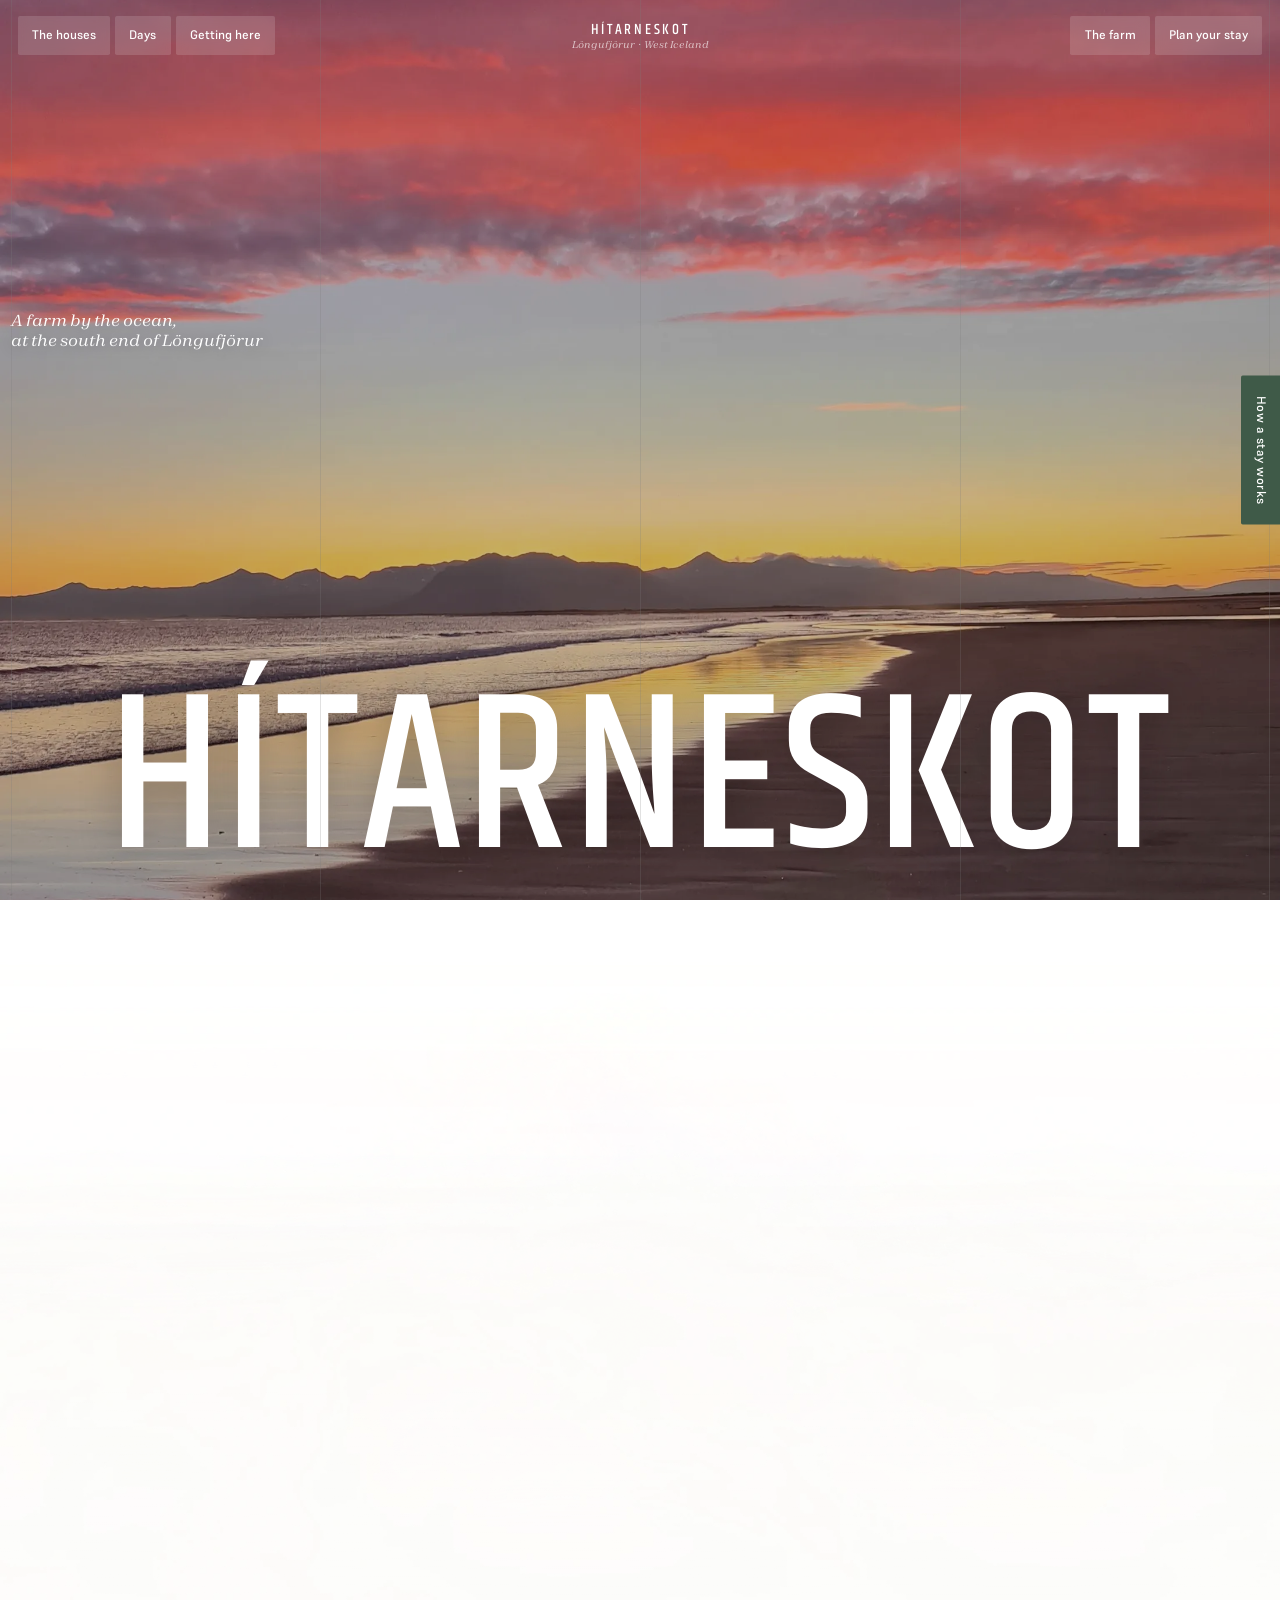
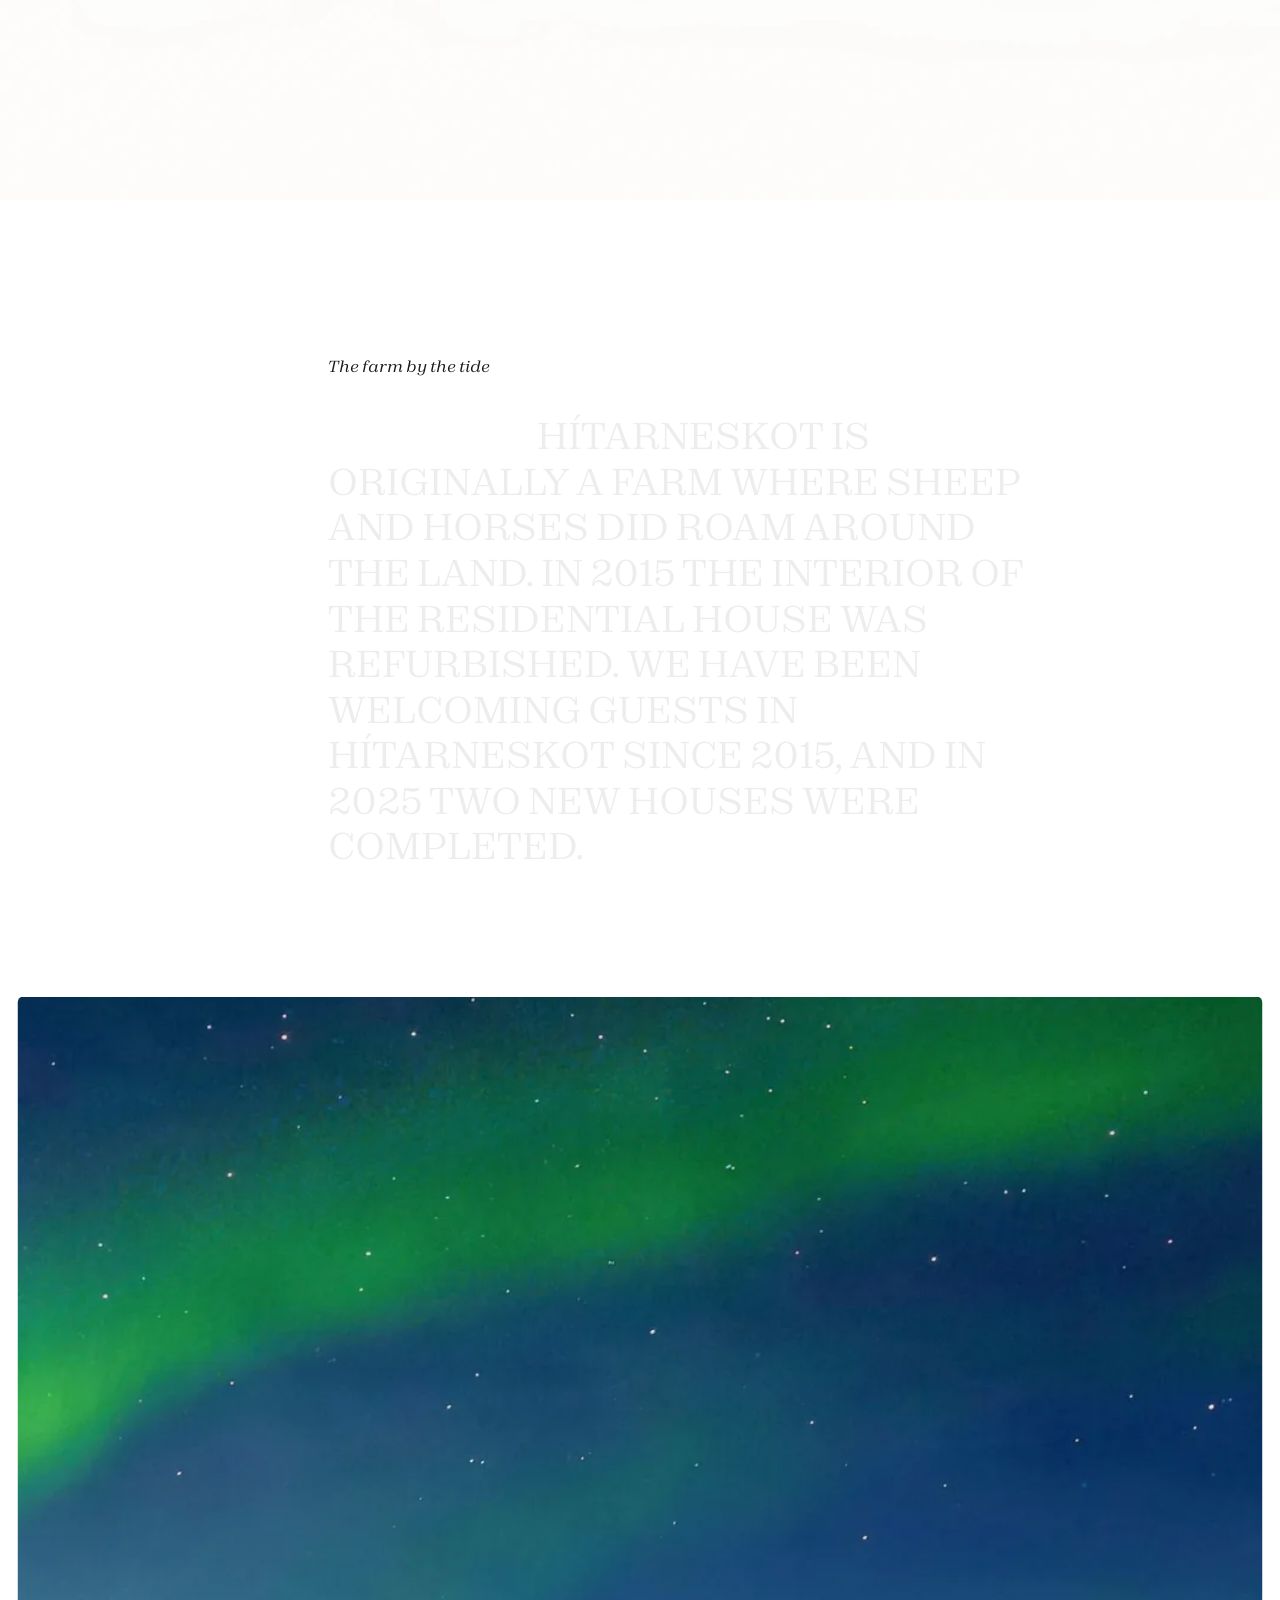
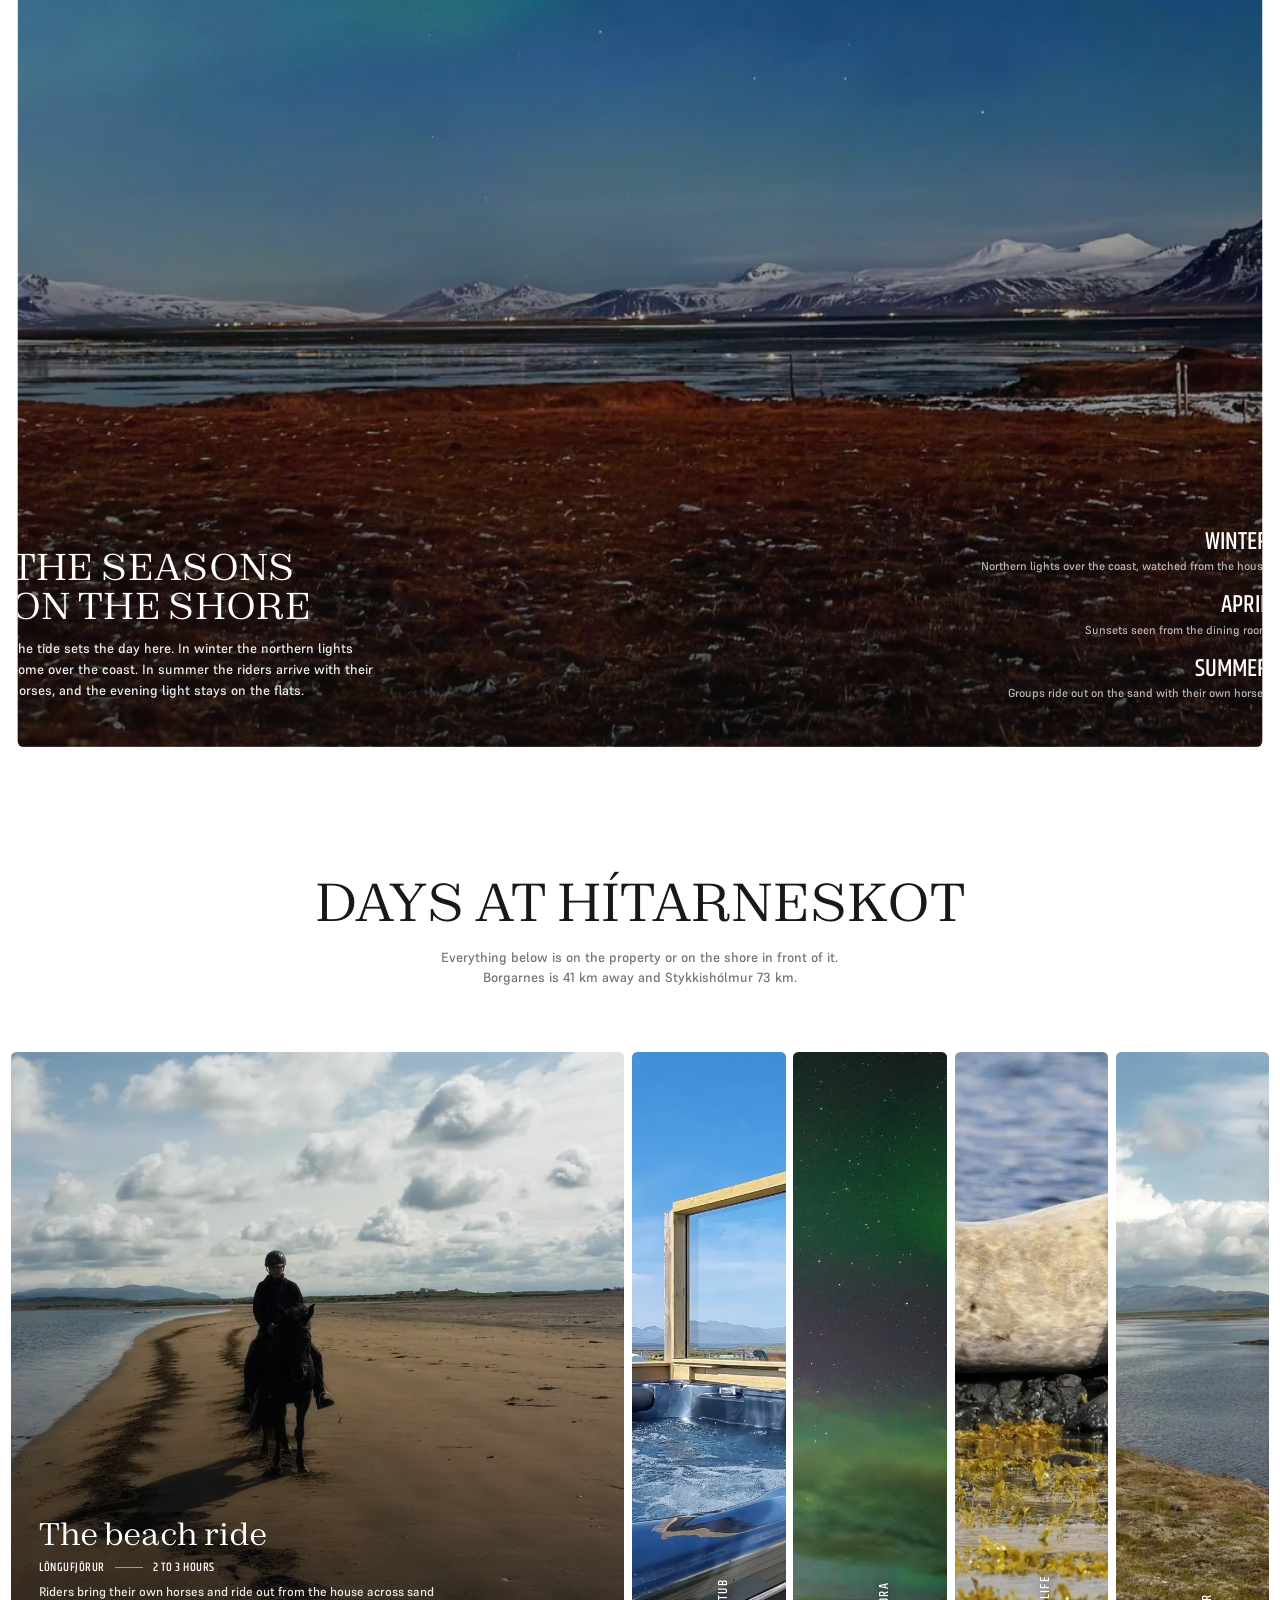
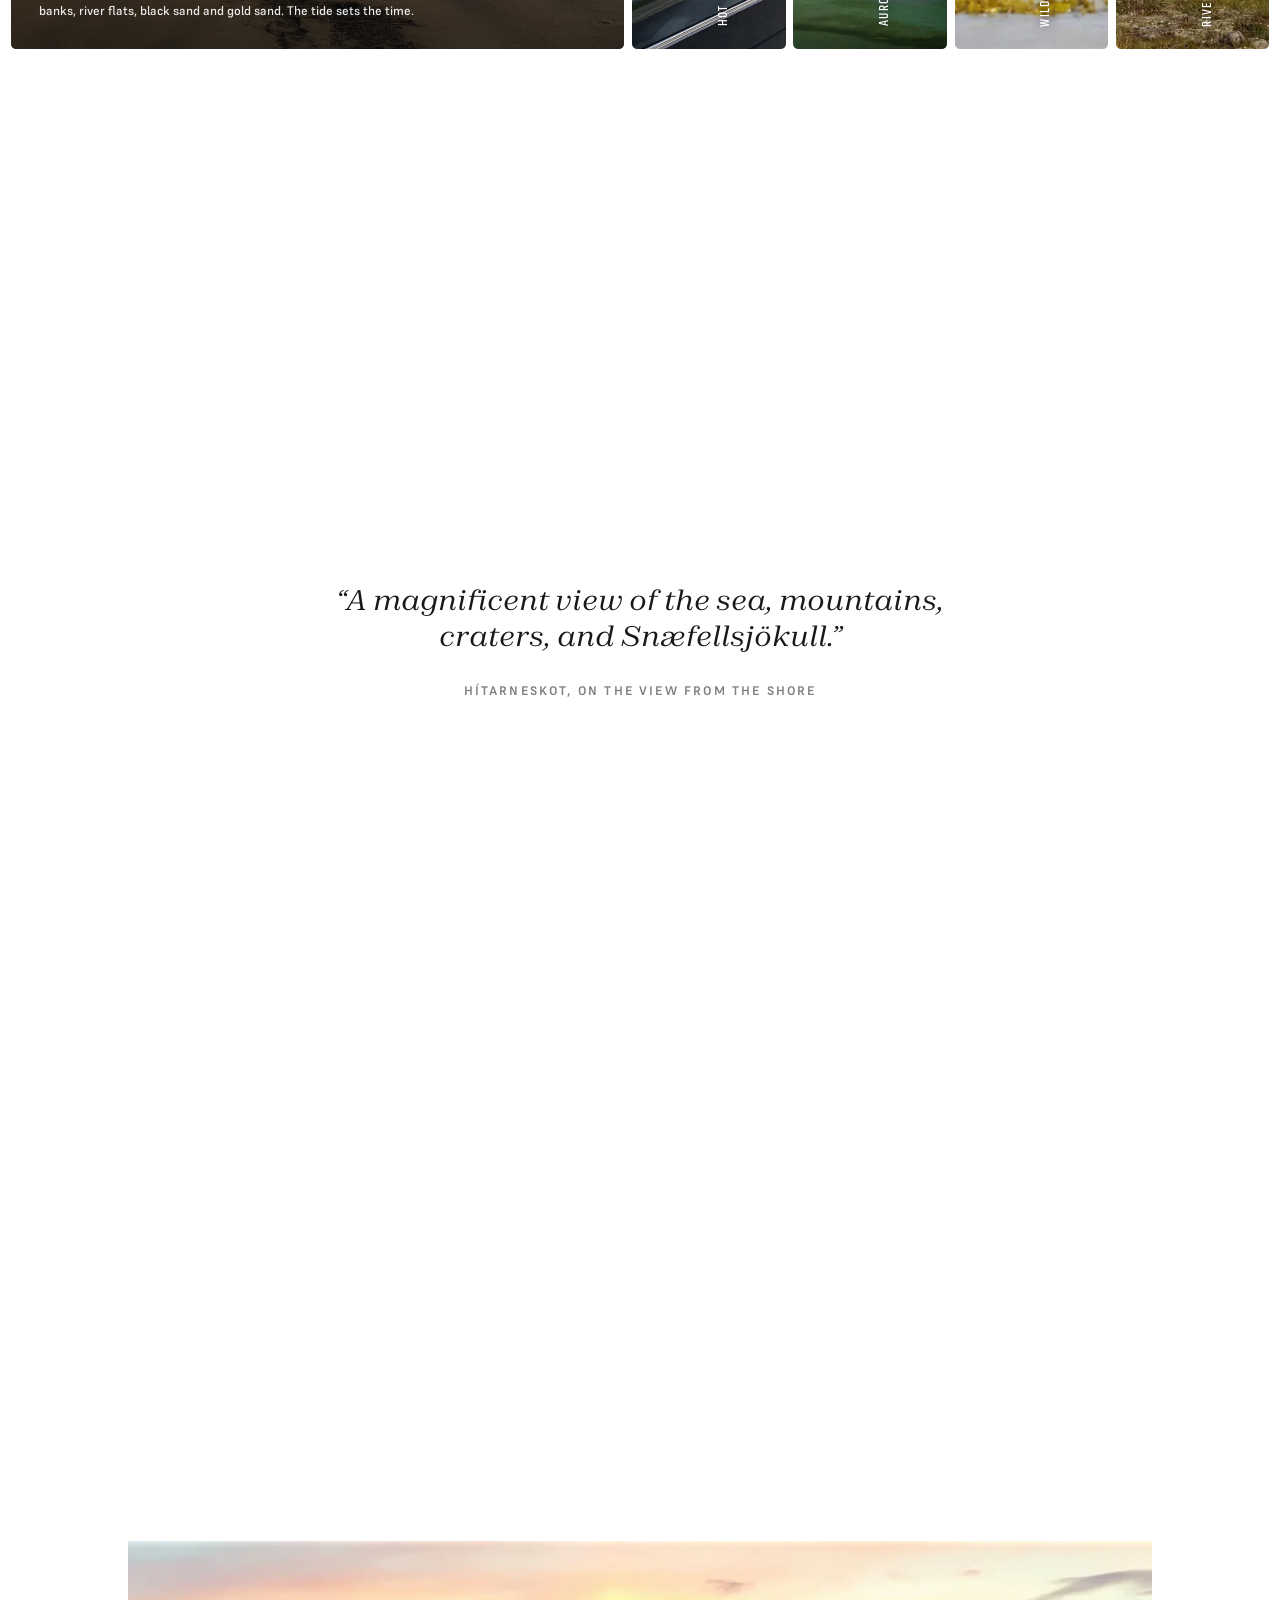
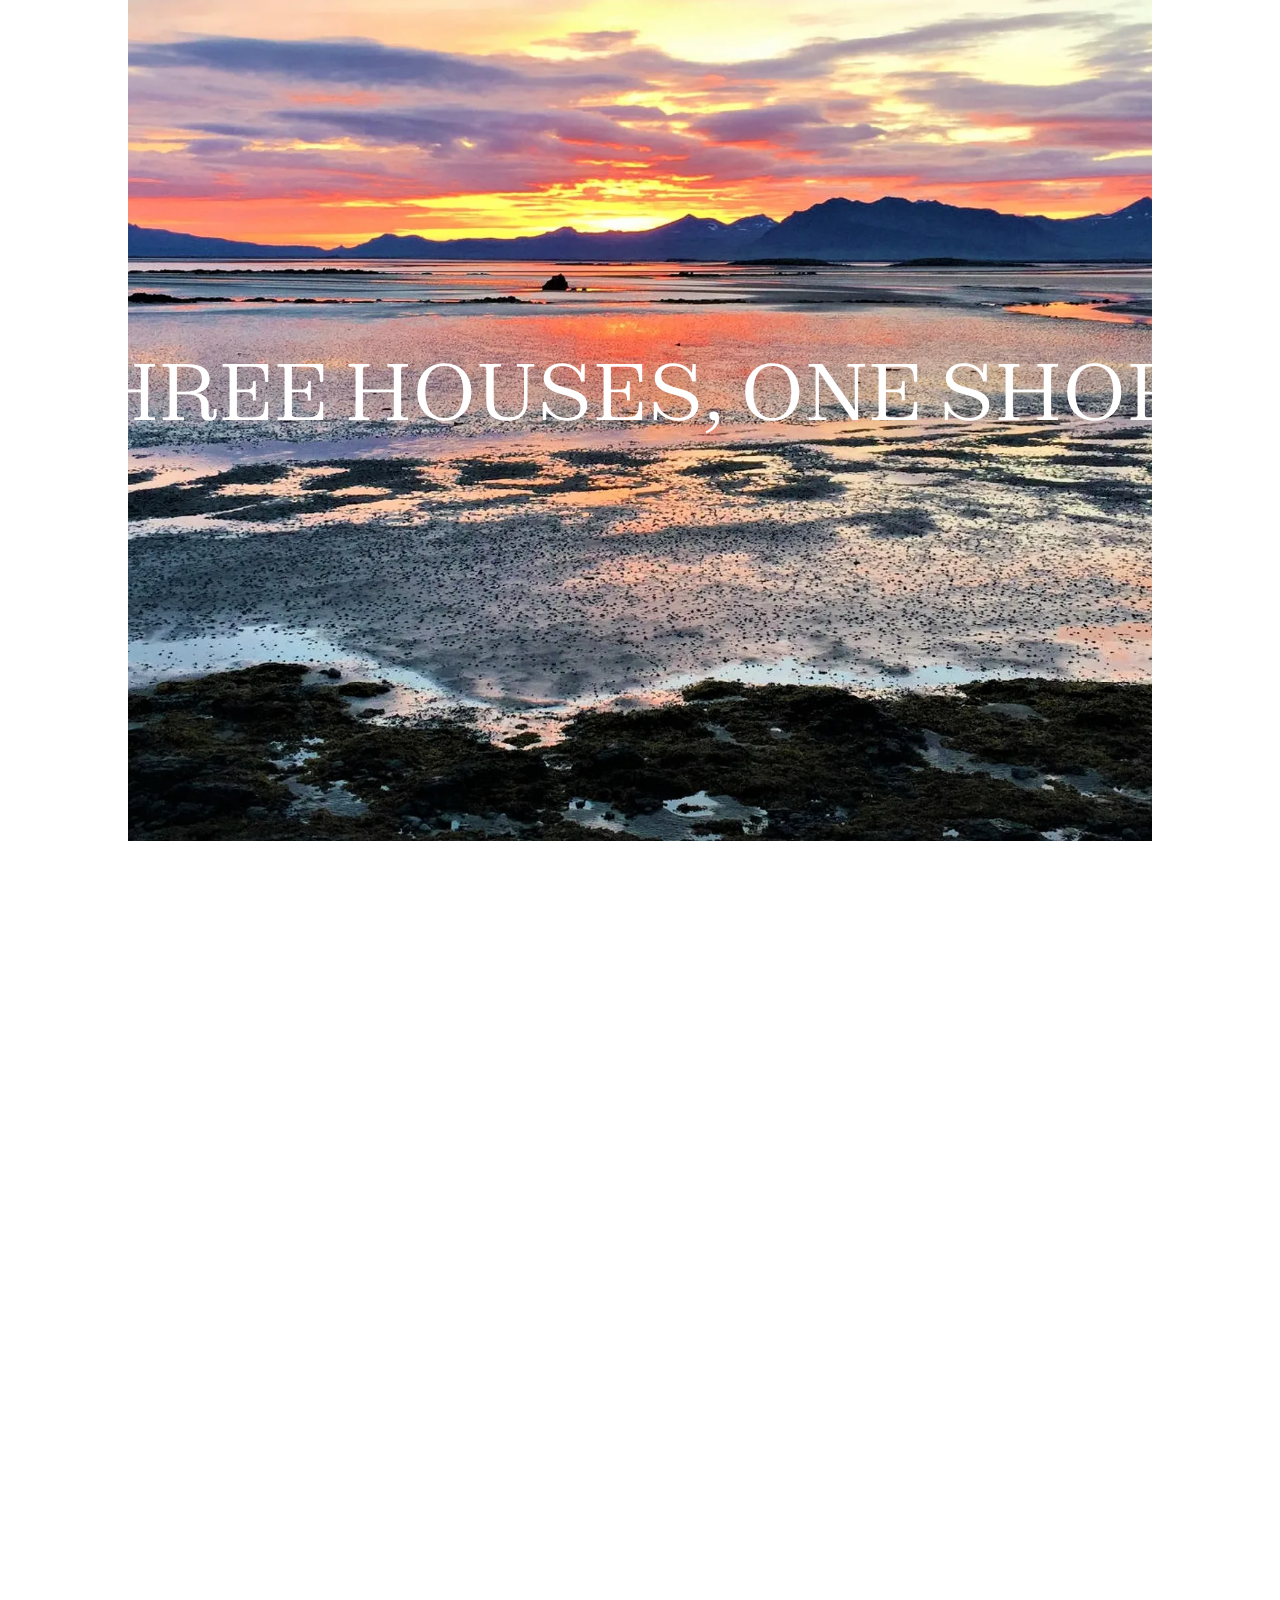
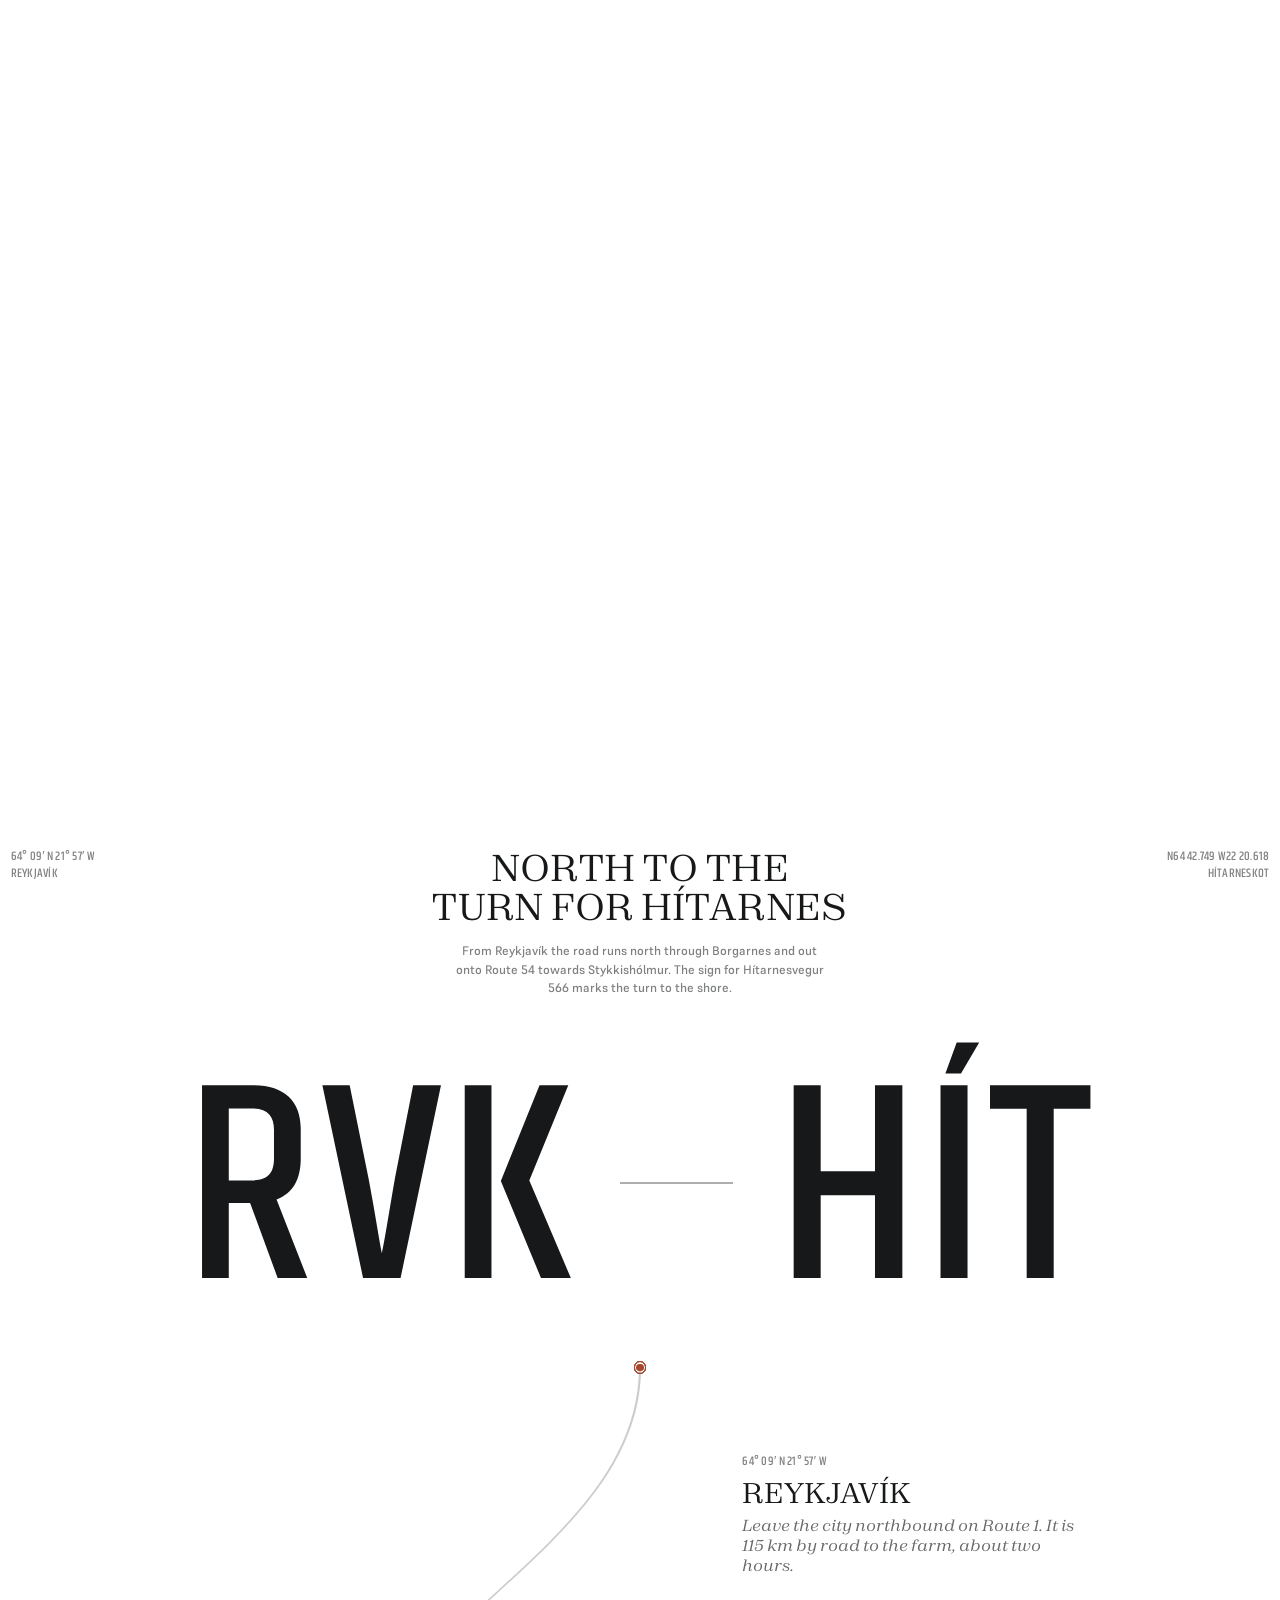
==== index.html @ f498da05 "Deploy hitarneskot 2026-09-30 (noindex preview)" ====
<!doctype html>
<html lang="en">
<head>
<meta charset="utf-8">
<meta name="viewport" content="width=device-width, initial-scale=1, viewport-fit=cover">
<title>Hítarneskot · Three houses at the tideline, West Iceland</title>
<meta name="description" content="Three private hot tub houses at the south end of Löngufjörur, West Iceland: the Ocean House for nine and two new Lake Houses for four, on a 500 hectare shore.">
<meta name="robots" content="noindex, nofollow">
<meta name="theme-color" content="#FFFFFF" id="themeColor">
<meta name="color-scheme" content="light">
<!-- relative hrefs + a raster twin: a project site lives under /repo-name/, and
     Safari ignores SVG favicons, so either mistake shows the origin root's icon -->
<link rel="icon" type="image/png" sizes="32x32" href="assets/img/favicon-32.png">
<link rel="icon" type="image/png" sizes="180x180" href="assets/img/favicon-180.png">
<link rel="apple-touch-icon" href="assets/img/favicon-180.png">
<link rel="preload" href="assets/fonts/Khand-Medium.woff2" as="font" type="font/woff2" crossorigin>
<link rel="preload" href="assets/fonts/Zodiak-Regular.woff2" as="font" type="font/woff2" crossorigin>
<link rel="preload" href="assets/fonts/Supreme-Regular.woff2" as="font" type="font/woff2" crossorigin>
<link rel="preload" as="image" href="assets/img/plate-hero.webp" fetchpriority="high"
  imagesrcset="assets/img/plate-hero-sm.webp 1100w, assets/img/plate-hero.webp 2200w" imagesizes="100vw">
<link rel="stylesheet" href="styles.css?v=ddb49f38">

<!-- Every fact below is taken from the business's own published pages and listings:
     hitarneskot.com (EN and IS), their three Airbnb listings hosted by "Nökkvi"
     (8989348 Ocean House, 1478431671194178238 Lake 1, 1478444620075281310 Lake 2)
     and their Booking.com page, all read 2026-09-30. Coordinates are the
     OpenStreetMap building node for Hítarneskot. Nothing is inferred. -->
<script type="application/ld+json">
{
  "@context": "https://schema.org",
  "@type": "LodgingBusiness",
  "name": "Hítarneskot",
  "description": "Three private hot tub houses at the south end of Löngufjörur, West Iceland: the Ocean House for nine and two Lake Houses for four.",
  "url": "https://hitarneskot.com/",
  "telephone": "+354 665 6366",
  "email": "hitarnesfjorur@gmail.com",
  "address": {
    "@type": "PostalAddress",
    "streetAddress": "Hítarneskot",
    "addressLocality": "Borgarnes",
    "postalCode": "311",
    "addressCountry": "IS"
  },
  "geo": { "@type": "GeoCoordinates", "latitude": 64.71248, "longitude": -22.34363 },
  "sameAs": [
    "https://www.facebook.com/hitarnesfjorur",
    "https://www.instagram.com/hitarnes/",
    "https://www.airbnb.com/rooms/8989348",
    "https://www.airbnb.com/rooms/1478431671194178238",
    "https://www.airbnb.com/rooms/1478444620075281310"
  ]
}
</script>
</head>
<body data-nav-theme="light">

<a class="skip-link" href="#top">Skip to content</a>

<!-- fixed grid overlay (reference device: difference-blend hairlines) -->
<div class="grid-overlay" aria-hidden="true">
  <div class="go-line go-l1"></div><div class="go-line go-l2"></div>
  <div class="go-line go-l3"></div><div class="go-line go-l4"></div><div class="go-line go-l5"></div>
</div>

<!-- intro wipe (single-page reuse of the reference's page-enter) -->
<div class="intro-wipe" id="introWipe" aria-hidden="true"></div>

<nav id="nav" aria-label="Main">
  <div class="nav-contain">
    <ul class="nav-ul nav-left">
      <li><a class="btn nav-btn" href="#stay">The houses</a></li>
      <li><a class="btn nav-btn" href="#days">Days</a></li>
      <li><a class="btn nav-btn" href="#journey">Getting here</a></li>
    </ul>
    <a class="nav-logo" href="#top" aria-label="Hítarneskot, back to top">
      <span class="nav-logo_mark" translate="no">Hítarneskot</span>
      <span class="nav-logo_sub">Löngufjörur · West Iceland</span>
    </a>
    <ul class="nav-ul nav-right">
      <li><a class="btn nav-btn" href="#rebuild">The farm</a></li>
      <li><a class="btn nav-btn is-cta" href="#book">Plan your stay</a></li>
    </ul>
    <button class="nav-burger" id="menuBtn" aria-controls="menuPanel" aria-expanded="false" aria-label="Menu">
      <span class="nav-burger_l l1" aria-hidden="true"></span>
      <span class="nav-burger_l l2" aria-hidden="true"></span>
    </button>
  </div>
</nav>

<!-- mobile menu panel (under the constant bar) -->
<div class="menu-panel" id="menuPanel" aria-hidden="true">
  <nav class="menu-panel_nav" aria-label="Menu">
    <a class="menu-panel_link" href="#stay">The houses</a>
    <a class="menu-panel_link" href="#days">Days at Hítarneskot</a>
    <a class="menu-panel_link" href="#journey">Getting here</a>
    <a class="menu-panel_link" href="#rebuild">The farm</a>
    <a class="menu-panel_link" href="#riders">Bring your horses</a>
    <a class="menu-panel_link is-cta" href="#book">Plan your stay</a>
    <button class="menu-panel_link menu-panel_flyout" id="menuFlyoutBtn">How a stay works</button>
  </nav>
  <div class="menu-panel_foot">
    <a href="tel:+3546656366">+354 665 6366</a>
    <a href="mailto:hitarnesfjorur@gmail.com">hitarnesfjorur@gmail.com</a>
  </div>
</div>


<main class="page-content" id="top">

  <!-- ============ 0 · HERO ============ -->
  <div class="hero" id="hero" data-nav-section data-nav-theme-val="light">
    <div class="hero_wrapper" id="heroWrapper">
      <div class="hero_bg">
        <img width="2200" height="1650" src="assets/img/plate-hero.webp"
          srcset="assets/img/plate-hero-sm.webp 1100w, assets/img/plate-hero.webp 2200w"
          sizes="100vw" alt="Sunset over the wet sand of the Hítarneskot shore, a pink sky above and the mountains across the water" fetchpriority="high">
        <div class="hero_bg-fade" id="heroBgFade"></div>
      </div>
      <div class="hero_overlay"></div>
      <div class="hero_content" id="heroContent" data-reveal>
        <div class="hero_contain top container-large" data-hero-drift>
          <p class="t-title-italic hero_kicker">A farm by the ocean,<br>at the south end of Löngufjörur</p>
        </div>
        <div class="hero_title-contain" id="heroTitleWrap" data-hero-drift>
          <h1 class="hero_title" id="heroTitle" translate="no">Hítarneskot</h1>
        </div>
      </div>
      <!-- fog: alpha-channel cloud plates, two speeds for depth -->
      <div class="clouds-overlay_wrap clouds--far" data-scroll-speed="-10%" aria-hidden="true">
        <img width="1920" height="1080" src="assets/img/fog-far.webp" alt="" loading="eager" decoding="async">
      </div>
      <div class="clouds-overlay_wrap clouds--mid" data-scroll-speed="-42%" aria-hidden="true">
        <img width="1920" height="1080" src="assets/img/fog-veil.webp" alt="" loading="eager" decoding="async">
      </div>
      <div class="clouds-overlay_wrap clouds--near" data-scroll-speed="-80%" aria-hidden="true">
        <img width="1920" height="1080" src="assets/img/fog-near.webp" alt="" loading="eager" decoding="async">
      </div>
    </div>
    <!-- mist-transition: sticky plane scrubbed rotateX 90 -> 0 from its bottom edge -->
    <div class="mist-transition" id="mistTransition" aria-hidden="true">
      <div class="mist-transition_image-container" id="mistPlane">
        <img width="1920" height="1080" class="mist-transition_image" src="assets/img/fog-veil.webp" alt="" loading="lazy" decoding="async">
      </div>
    </div>
  </div>

  <!-- ============ 1 · MANIFESTO ============ -->
  <section class="manifesto" data-nav-section data-nav-theme-val="dark">
    <div class="container-large">
      <div class="manifesto_layout">
        <div class="manifesto_col">
          <div class="manifesto_kicker u-relative">
            <p class="t-title-italic">The farm by the tide</p>
            <svg class="scribble-el" id="scribble" width="191" height="62" viewBox="0 0 191 62" fill="none" aria-hidden="true">
              <path d="M118.7 58.8C118.3 58.7 117.9 58.6 100.4 49.1 82.9 39.5 48.3 20.5 30.5 10.1 12.6 -0.4 12.5 -1.7 36.1 2.4 59.6 6.6 106.8 16.3 133.8 23 160.7 29.7 166 33.1 169.1 35.3 172.3 37.6 173.1 38.5 173.1 39.5 173.4 45.3 163.9 46.3 149.3 49.1 138.1 51.2 119 52.2 97.3 48.4 75.6 44.6 51.8 35.4 39.7 29.4 27.6 23.5 27.9 21.2 28.4 19.3 29 17.4 29.9 16.1 31.4 14.8 33 13.5 35.3 12.3 43.5 11.3 51.7 10.3 65.8 9.6 82.7 10.7 99.5 11.9 118.7 14.9 135.9 19.1 153.1 23.3 167.8 28.5 176.5 32 185.2 35.4 187.7 36.9 189.1 38.4 190.5 40 190.9 41.4 188.8 43.5 186.7 45.7 182.1 48.4 173.6 51.3 165 54.3 152.6 57.3 123.2 59.1 93.7 60.8 47.7 61 0.3 61.3" stroke="#BABABA" stroke-width="0.7" stroke-linecap="round"/>
            </svg>
          </div>
          <div class="text-scroll-fade" id="maskDevelop">
            <h2 class="manifesto_text">Hítarneskot is originally a farm where sheep and horses did roam around the land. In 2015 the interior of the residential house was refurbished. We have been welcoming guests in Hítarneskot since 2015, and in 2025 two new houses were completed.</h2>
          </div>
        </div>
      </div>
    </div>
  </section>

  <!-- ============ 2 · OUR SEASONS ============ -->
  <section class="season has-inset" id="seasons" data-nav-section data-nav-theme-val="light">
    <div class="season_inner">
      <img width="2200" height="1135" class="img-fill" src="assets/img/plate-aurora-house.webp"
        srcset="assets/img/plate-aurora-house-sm.webp 1100w, assets/img/plate-aurora-house.webp 2200w"
        sizes="100vw" alt="Green northern lights arching over a red autumn shore and a range of snowy mountains" loading="lazy" style="object-position: 50% 60%">
      <div class="season_scrim"></div>
      <div class="season_content container-large">
        <div class="season_head">
          <h3 class="h3-serif">The seasons on the shore</h3>
          <p class="season_body">The tide sets the day here. In winter the northern lights come over the coast. In summer the riders arrive with their horses, and the evening light stays on the flats.</p>
        </div>
        <ul class="season_data">
          <li><span class="data-num">Winter</span><span class="data-label">Northern lights over the coast, watched from the house</span></li>
          <li><span class="data-num">April</span><span class="data-label">Sunsets seen from the dining room</span></li>
          <li><span class="data-num">Summer</span><span class="data-label">Groups ride out on the sand with their own horses</span></li>
        </ul>
      </div>
    </div>
  </section>

  <!-- ============ 3 · DAYS TITLE ============ -->
  <section class="title-band" id="days" data-nav-section data-nav-theme-val="dark">
    <h3 class="section-title">Days at Hítarneskot</h3>
    <p class="title-band_sub">Everything below is on the property or on the shore in front of it. Borgarnes is 41 km away and Stykkishólmur 73 km.</p>
  </section>

  <!-- ============ 4 · CARD-FLICK DAYS ============ -->
  <section class="flick" data-nav-section data-nav-theme-val="dark">
    <div class="container-large">
      <div class="card-flick" id="cardFlick">

        <a class="card-flick_item is-active" href="#riders" data-cursor-text="Read about rides">
          <div class="card-flick_inner">
            <img width="1600" height="902" class="card-flick_image" src="assets/img/day-ride.webp" alt="A rider on a horse on a curving strip of sand between the water and the flats, clouds above" loading="lazy">
            <div class="card-flick_shade" aria-hidden="true"></div>
            <div class="card-flick_content">
              <h3 class="card-flick_title">The beach ride</h3>
              <div class="card-flick_meta"><span>Löngufjörur</span><span class="meta-div"></span><span>2 to 3 hours</span></div>
              <p class="card-flick_excerpt">Riders bring their own horses and ride out from the house across sand banks, river flats, black sand and gold sand. The tide sets the time.</p>
            </div>
            <p class="card-flick_side">The ride</p>
          </div>
        </a>

        <a class="card-flick_item" href="#stay" data-cursor-text="See the houses">
          <div class="card-flick_inner">
            <img width="1600" height="1067" class="card-flick_image" src="assets/img/day-hottub.webp" alt="The hot tub on the Ocean House deck inside a wooden frame, the plain and the sky beyond it" loading="lazy">
            <div class="card-flick_shade" aria-hidden="true"></div>
            <div class="card-flick_content">
              <h3 class="card-flick_title">The hot tub</h3>
              <div class="card-flick_meta"><span>Ocean House deck</span><span class="meta-div"></span><span>All year</span></div>
              <p class="card-flick_excerpt">A private hot tub at every house. The Ocean House has its own on the deck, with the sea and the mountains in front of it.</p>
            </div>
            <p class="card-flick_side">Hot tub</p>
          </div>
        </a>

        <a class="card-flick_item" href="#book" data-cursor-text="Ask about winter">
          <div class="card-flick_inner">
            <img width="1600" height="1067" class="card-flick_image" src="assets/img/day-aurora.webp" alt="Green northern lights over the shore and an old outbuilding" loading="lazy">
            <div class="card-flick_shade" aria-hidden="true"></div>
            <div class="card-flick_content">
              <h3 class="card-flick_title">Northern lights</h3>
              <div class="card-flick_meta"><span>From the house</span><span class="meta-div"></span><span>Winter</span></div>
              <p class="card-flick_excerpt">In winter, visitors can enjoy watching the northern lights.</p>
            </div>
            <p class="card-flick_side">Aurora</p>
          </div>
        </a>

        <a class="card-flick_item" href="#stay" data-cursor-text="See the houses">
          <div class="card-flick_inner">
            <img width="1600" height="1067" class="card-flick_image" src="assets/img/day-seal.webp" alt="A seal resting on a rock in shallow water among seaweed" loading="lazy">
            <div class="card-flick_shade" aria-hidden="true"></div>
            <div class="card-flick_content">
              <h3 class="card-flick_title">Wildlife by the ocean</h3>
              <div class="card-flick_meta"><span>On the rocks</span><span class="meta-div"></span><span>Seals and eagles</span></div>
              <p class="card-flick_excerpt">Seals on the rocks and eagles over the shore, as the host's own listing photos show.</p>
            </div>
            <p class="card-flick_side">Wildlife</p>
          </div>
        </a>

        <a class="card-flick_item" href="#journey" data-cursor-text="See the route">
          <div class="card-flick_inner">
            <img width="1600" height="902" class="card-flick_image" src="assets/img/day-river.webp" alt="The river Hítará meeting the sea, a mossy bank in front and low mountains across the water" loading="lazy">
            <div class="card-flick_shade" aria-hidden="true"></div>
            <div class="card-flick_content">
              <h3 class="card-flick_title">The river</h3>
              <div class="card-flick_meta"><span>Hítará</span><span class="meta-div"></span><span>Beside the shore</span></div>
              <p class="card-flick_excerpt">The river Hítará and the flats around it, in the host's own photos of the surroundings.</p>
            </div>
            <p class="card-flick_side">River</p>
          </div>
        </a>

      </div>
    </div>
  </section>

  <!-- ============ 5 · QUOTE ============ -->
  <section class="quote-section" data-nav-section data-nav-theme-val="dark">
    <div class="quote-sticky">
      <figure class="quote-component container-large">
        <blockquote class="t-quote">&ldquo;A magnificent view of the sea, mountains, craters, and Snæfellsjökull.&rdquo;</blockquote>
        <figcaption class="quote-author">Hítarneskot, on the view from the shore</figcaption>
      </figure>
    </div>
  </section>

  <!-- ============ 6 · THE RAIL ============ -->
  <div class="rail_outer" id="stay" data-nav-section data-nav-theme-val="light">
    <section class="rail" id="rail" aria-label="The three houses">
      <div class="rail_wrapper">
        <div class="rail_backdrops" aria-hidden="true">
          <div class="rail_backdrop rail_backdrop--behind" id="railBehind">
            <img width="2200" height="1236" class="img-fill" src="assets/img/plate-day.webp"
              srcset="assets/img/plate-day-sm.webp 1100w, assets/img/plate-day.webp 2200w" sizes="100vw" alt="" loading="lazy">
          </div>
          <div class="rail_backdrop rail_backdrop--clipped" id="railClipped">
            <img width="2200" height="1236" class="img-fill" src="assets/img/plate-dusk.webp"
              srcset="assets/img/plate-dusk-sm.webp 1100w, assets/img/plate-dusk.webp 2200w" sizes="100vw" alt="" loading="lazy">
            <svg class="rail_curtain" id="railCurtain" width="100%" height="100%" preserveAspectRatio="none" viewBox="0 0 100 100" aria-hidden="true">
              <defs>
                <clipPath id="curtainClip" clipPathUnits="objectBoundingBox">
                  <rect x="0" y="0" width="0.3334" height="1"></rect>
                  <rect x="0.3333" y="0" width="0.3334" height="1"></rect>
                  <rect x="0.6666" y="0" width="0.3334" height="1"></rect>
                </clipPath>
              </defs>
            </svg>
          </div>
          <div class="rail_overlay" id="railOverlay" aria-hidden="true"></div>
        </div>
        <div class="rail_container" id="railContainer">

          <div class="rail_panel rail_panel--title">
            <div class="rail_title-wrap">
              <h2 class="rail_title" id="railTitle">Three houses, one shore</h2>
            </div>
          </div>

          <div class="rail_panel">
            <article class="camp-card" data-cursor-text="Ocean House">
              <div class="camp-card_inner">
                <img width="1600" height="1064" class="camp-card_image" src="assets/img/roof-ocean.webp" alt="The Ocean House deck with garden sofas, a grill and a wooden screen, the shore and the flats behind it" loading="lazy">
                <div class="camp-card_shade" aria-hidden="true"></div>
                <div class="camp-card_content">
                  <h3 class="camp-card_title">Ocean House</h3>
                  <p class="camp-card_excerpt">Sleeps nine in four bedrooms. A 1945 farmhouse refurbished in 2015, with a private hot tub on the deck, a full kitchen, a BBQ grill and direct beach access.</p>
                  <p class="camp-card_coords">[ 4.77 · 471 reviews ]</p>
                </div>
              </div>
            </article>
          </div>

          <div class="rail_panel">
            <article class="camp-card" data-cursor-text="Lake House 1">
              <div class="camp-card_inner">
                <img width="1600" height="1064" class="camp-card_image" src="assets/img/roof-lake1.webp" alt="A timber Lake House with large windows on a grassy rise under a deep blue sky, a second house beyond it" loading="lazy">
                <div class="camp-card_shade" aria-hidden="true"></div>
                <div class="camp-card_content">
                  <h3 class="camp-card_title">Lake House 1</h3>
                  <p class="camp-card_excerpt">Completed in 2025, for up to four: one bedroom with a queen bed, a sofa bed in the living room, a full kitchen and a private hot tub. Floor-to-ceiling windows face the meadow.</p>
                  <p class="camp-card_coords">[ 4.81 · 32 reviews ]</p>
                </div>
              </div>
            </article>
          </div>

          <div class="rail_panel">
            <article class="camp-card" data-cursor-text="Lake House 2">
              <div class="camp-card_inner">
                <img width="1600" height="1064" class="camp-card_image" src="assets/img/roof-lake2.webp" alt="A private hot tub at a Lake House with the wide flats and a cloudy evening sky beyond" loading="lazy">
                <div class="camp-card_shade" aria-hidden="true"></div>
                <div class="camp-card_content">
                  <h3 class="camp-card_title">Lake House 2</h3>
                  <p class="camp-card_excerpt">The same plan as the first, for up to four, with its own private hot tub.</p>
                  <p class="camp-card_coords">[ 4.8 · 10 reviews ]</p>
                </div>
              </div>
            </article>
          </div>

          <div class="rail_panel rail_panel--full rail_panel--final">
            <img width="2200" height="1464" class="img-fill" src="assets/img/plate-sunset-final.webp" alt="The sun low over the water with rays spreading through cloud" loading="lazy">
            <div class="rail_final-scrim" aria-hidden="true"></div>
            <figure class="rail_quote">
              <blockquote class="t-quote is-white">Guests rate Hítarneskot 9.1 out of 10 on Booking.com, from 282 reviews.</blockquote>
              <figcaption class="quote-author is-white">The Ocean House alone has 471 on Airbnb</figcaption>
            </figure>
          </div>

        </div>
      </div>
    </section>
  </div>

  <!-- ============ 7 · THE JOURNEY ============ -->
  <section class="journey" id="journey" data-nav-section data-nav-theme-val="light">
    <div class="journey_head container-large">
      <p class="layout-title_sm is-faded">64° 09′ N 21° 57′ W<br>Reykjavík</p>
      <div class="journey_head-center">
        <h3 class="h3-serif">North to the turn for Hítarnes</h3>
        <p class="t-body is-faded">From Reykjavík the road runs north through Borgarnes and out onto Route 54 towards Stykkishólmur. The sign for Hítarnesvegur 566 marks the turn to the shore.</p>
      </div>
      <p class="layout-title_sm is-faded t-right">N64 42.749 W22 20.618<br>Hítarneskot</p>
    </div>
    <h2 class="journey_code" aria-label="Reykjavík to Hítarneskot" translate="no">RVK<span class="journey_code-div"></span>HÍT</h2>
    <div class="journey_map-outer">
      <div class="journey_thread" id="journeyThread">
        <div class="thread-svg_wrap" id="flightWrap" aria-hidden="true">
          <svg class="thread-svg" viewBox="0 0 600 1600" fill="none" preserveAspectRatio="none">
            <path class="route-static" d="M300 0 C 300 180, 170 260, 165 430 C 160 610, 430 700, 435 890 C 440 1080, 175 1170, 172 1350 C 170 1470, 300 1520, 300 1600" stroke="rgba(22,24,26,.22)" stroke-width="1"/>
          </svg>
          <svg class="thread-svg" viewBox="0 0 600 1600" fill="none" preserveAspectRatio="none">
            <path class="route-flown" id="routeFlown" d="M300 0 C 300 180, 170 260, 165 430 C 160 610, 430 700, 435 890 C 440 1080, 175 1170, 172 1350 C 170 1470, 300 1520, 300 1600" stroke="#A6462F" stroke-width="1.5"/>
          </svg>
          <div class="route-indicator" id="routeIndicator">
            <span class="pulse-ring" style="--i:1"></span>
            <span class="pulse-ring" style="--i:2"></span>
            <span class="pulse-ring" style="--i:3"></span>
          </div>
        </div>

        <div class="waypoint is-right">
          <div class="waypoint_text">
            <p class="layout-title_sm is-faded">64° 09′ N 21° 57′ W</p>
            <h4 class="waypoint_name">Reykjavík</h4>
            <p class="waypoint_caption t-title-italic">Leave the city northbound on Route 1. It is 115 km by road to the farm, about two hours.</p>
          </div>
        </div>

        <div class="waypoint is-left">
          <div class="waypoint_text">
            <h4 class="waypoint_name">Borgarnes</h4>
            <p class="waypoint_caption t-title-italic">41 km and 42 minutes from the farm, where the road turns west onto Route 54.</p>
          </div>
        </div>

        <div class="waypoint is-right">
          <figure class="waypoint_card">
            <img width="2048" height="1536" src="assets/img/waypoint-sign.webp" srcset="assets/img/waypoint-sign-sm.webp 1100w, assets/img/waypoint-sign.webp 2048w" sizes="(max-width:768px) 90vw, 30vw" alt="The blue road sign for Hítarnesvegur 566 with Hítarneskot, Hítarnes and Borgarnes marked, low sun behind it" loading="lazy">
          </figure>
          <div class="waypoint_text">
            <h4 class="waypoint_name">Hítarnesvegur 566</h4>
            <p class="waypoint_caption t-title-italic">The sign at the turn. Follow it to Hítarnes and on to Hítarneskot.</p>
          </div>
        </div>

        <div class="waypoint is-left is-last">
          <figure class="waypoint_card is-wide">
            <img width="2200" height="1236" src="assets/img/waypoint-farm.webp" srcset="assets/img/waypoint-farm-sm.webp 1100w, assets/img/waypoint-farm.webp 2200w" sizes="(max-width:768px) 90vw, 36vw" alt="The Hítarneskot buildings on low ground behind a tidal channel and green flats" loading="lazy">
          </figure>
          <div class="waypoint_text">
            <p class="layout-title_sm is-fell">N64 42.749 W22 20.618</p>
            <h4 class="waypoint_name">Hítarneskot</h4>
            <p class="waypoint_caption t-title-italic">Let yourself in; the key waits in a lockbox. The hosts are five minutes away in Hítarnes.</p>
          </div>
        </div>
      </div>
      <div class="journey_data container-large">
        <ul>
          <li><span class="data-num">42 min</span><span class="data-label">to Borgarnes, 41 km by road</span></li>
          <li><span class="data-num">67 min</span><span class="data-label">to Stykkishólmur, 73 km</span></li>
          <li><span class="data-num">83 min</span><span class="data-label">to Arnarstapi on Snæfellsnes, 94 km</span></li>
        </ul>
      </div>
    </div>
  </section>

  <!-- ============ 8 · THE FARM (dark vitrine) ============ -->
  <section class="exhibit" id="rebuild" data-nav-section data-nav-theme-val="light">
    <div class="container-large">
      <div class="exhibit_layout">
        <div class="exhibit_text">
          <p class="layout-title_sm is-fell">The farm</p>
          <h3 class="h3-serif is-white">1945, 2015 and 2025</h3>
          <p class="exhibit_body">Hítarneskot began as a farm where sheep and horses roamed the land. The farmhouse was built in 1945 and fully renovated in January 2015, and guests have stayed in it ever since. In 2025 two new one-bedroom houses were completed, the Lake Houses, on the same private 500 hectare property along the coast.</p>
          <dl class="exhibit_facts">
            <div><dt>Farmhouse built</dt><dd>1945</dd></div>
            <div><dt>Renovated</dt><dd>January 2015</dd></div>
            <div><dt>Lake Houses</dt><dd>Completed 2025</dd></div>
          </dl>
        </div>
        <figure class="exhibit_frame" id="exhibitFrame">
          <img width="1600" height="900" src="assets/img/exhibit-farm.webp" alt="The white Ocean House with its red-roofed neighbour on gravel, green land and a wide sky" loading="lazy">
          <figcaption class="layout-title_sm">The Ocean House, the 1945 farmhouse</figcaption>
        </figure>
      </div>
    </div>
  </section>

  <!-- ============ 8b · RIDERS ============ -->
  <section class="exhibit exhibit--riders" id="riders" data-nav-section data-nav-theme-val="light">
    <div class="container-large">
      <div class="exhibit_layout">
        <figure class="exhibit_frame" id="ridersFrame">
          <img width="1600" height="900" src="assets/img/riders-group.webp" alt="A long line of riders on Icelandic horses waiting on green grass beside the farm" loading="lazy">
          <figcaption class="layout-title_sm">A group ride at Hítarneskot</figcaption>
        </figure>
        <div class="exhibit_text">
          <p class="layout-title_sm is-fell">Löngufjörur</p>
          <h3 class="h3-serif is-white">Bring your horses to the beach</h3>
          <p class="exhibit_body">Hítarneskot stands at the south end of Löngufjörur, the long sand shore riders travel to. Groups bring their own Icelandic horses and ride out with the hosts across grassy sand banks, river flats, black sand and gold sand. A fenced field with water waits beside the house, and the ride times follow the tide.</p>
          <dl class="exhibit_facts">
            <div><dt>Groups</dt><dd>10 in the house, 15 with tents</dd></div>
            <div><dt>Day rides</dt><dd>Up to 40 riders, about 2.5 hours</dd></div>
            <div><dt>On every ride</dt><dd>A helmet</dd></div>
          </dl>
          <p class="exhibit_is" lang="is">Hópum býðst að koma með hross og fara í ferðir út á fjörur í fylgd með staðarhaldara.</p>
        </div>
      </div>
    </div>
  </section>

  <!-- ============ 9 · ROOM FOR EVERYONE ============ -->
  <section class="food" id="comforts" data-nav-section data-nav-theme-val="dark">
    <div class="container-large">
      <header class="food_head">
        <h3 class="section-title">Inside the houses</h3>
        <p class="food_intro">The Ocean House is a farmhouse with room for a group: four bedrooms and a long dining table. The two Lake Houses are new, with floor-to-ceiling windows onto the meadow.</p>
      </header>
      <div class="food_strip" id="foodStrip">
        <figure class="food_plate">
          <img width="1400" height="931" src="assets/img/room-dining.webp" alt="The Ocean House dining table with brown chairs under pendant lights, a glass door to the deck" loading="lazy">
        </figure>
        <figure class="food_plate">
          <img width="1400" height="931" src="assets/img/room-kitchen.webp" alt="A Lake House kitchen and dining table in a bright room with floor-to-ceiling windows" loading="lazy">
        </figure>
        <figure class="food_plate">
          <img width="1400" height="931" src="assets/img/room-bedroom.webp" alt="A Lake House bedroom with a low wooden bed and a window onto the meadow" loading="lazy">
        </figure>
      </div>
      <ul class="food_menu">
        <li><span class="menu-name">Self check-in with a lockbox</span><span class="menu-dots"></span><span class="menu-price">All three</span></li>
        <li><span class="menu-name">Private hot tub</span><span class="menu-dots"></span><span class="menu-price">Each house</span></li>
        <li><span class="menu-name">Full kitchen</span><span class="menu-dots"></span><span class="menu-price">All three</span></li>
        <li><span class="menu-name">Washing machine</span><span class="menu-dots"></span><span class="menu-price">All three</span></li>
        <li><span class="menu-name">Free parking on the premises</span><span class="menu-dots"></span><span class="menu-price">All three</span></li>
        <li><span class="menu-name">BBQ grill and beach access</span><span class="menu-dots"></span><span class="menu-price">Ocean House</span></li>
      </ul>
      <p class="food_note t-title-italic">The nearest town is Borgarnes, 41 km away. The hosts live five minutes away in Hítarnes and help if you need them.</p>
    </div>
  </section>

  <!-- ============ 10 · ASK FOR YOUR DATES ============ -->
  <section class="book" id="book" data-nav-section data-nav-theme-val="dark">
    <div class="container-large">
      <div class="book_layout">
        <div class="book_text">
          <h3 class="h3-serif">Ask for your dates</h3>
          <p class="book_body">Pick a house and your dates, and the request goes straight to the hosts. No card and no charge; they confirm each stay in writing within one business day.</p>
          <ul class="book_points">
            <li><span class="data-num">17 guests</span><span class="data-label">across the three houses, by their own listings</span></li>
            <li><span class="data-num">Riders</span><span class="data-label">groups bring their own horses: 10 in the Ocean House, 15 with tents</span></li>
            <li><span class="data-num">No card</span><span class="data-label">a request, not a charge; the hosts confirm</span></li>
          </ul>
        </div>
        <form class="book_form" id="bookForm" novalidate>
          <fieldset class="book_houses">
            <legend class="book_label">The house</legend>
            <div class="book_pills">
              <label class="book_pill"><input type="radio" name="house" value="Ocean House (sleeps 9)" checked><span>Ocean House · 9</span></label>
              <label class="book_pill"><input type="radio" name="house" value="A Lake House (sleeps 4)"><span>A Lake House · 4</span></label>
              <label class="book_pill"><input type="radio" name="house" value="Riders group in the Ocean House (up to 10)"><span>Riders group · 10</span></label>
            </div>
          </fieldset>
          <!-- THE STAY PICKER. Same rules as the engine-wired picker in the
               Riverbank build (live nights from GET /booking/days, a booked
               night is still a legal checkout, a range may not cross one,
               minimum stay named at selection) plus the undo rule of
               2026-09-15. Rendered by app.js; dates leave in the hidden inputs. -->
          <fieldset class="book_stay">
            <legend class="book_label">Your dates</legend>
            <div class="stay" id="stayPicker">
              <div class="stay_head">
                <button type="button" class="stay_nav" id="stayPrev" aria-label="Previous month"><span aria-hidden="true">&larr;</span></button>
                <p class="stay_live" id="stayLive" aria-live="polite"></p>
                <button type="button" class="stay_nav" id="stayNext" aria-label="Next month"><span aria-hidden="true">&rarr;</span></button>
              </div>
              <div class="stay_grids" id="stayGrids"></div>
              <p class="stay_note" id="stayNote" role="status" hidden></p>
              <div class="stay_read">
                <div class="stay_box"><span class="stay_box-label">Arrive</span><strong class="stay_box-val" id="stayIn">Pick a night</strong></div>
                <div class="stay_box"><span class="stay_box-label">Leave</span><strong class="stay_box-val" id="stayOut">Pick a morning</strong></div>
                <p class="stay_nights" id="stayNights">Minimum 2 nights</p>
                <button type="button" class="stay_clear" id="stayClear" hidden>Clear dates</button>
              </div>
              <p class="stay_src" id="staySrc"></p>
            </div>
            <input type="hidden" id="bkArrive" name="arrival">
            <input type="hidden" id="bkDepart" name="departure">
            <p class="book_err" id="errArrive" hidden>Pick the night you arrive and the morning you leave.</p>
          </fieldset>
          <div class="book_grid">
            <div class="book_field">
              <label class="book_label" for="bkGuests">Guests</label>
              <input class="book_input" id="bkGuests" name="guests" type="number" min="1" max="9" inputmode="numeric" required>
              <p class="book_err" id="errGuests" hidden>How many of you, 1 to 9?</p>
            </div>
            <div class="book_field">
              <label class="book_label" for="bkName">Name</label>
              <input class="book_input" id="bkName" name="name" type="text" autocomplete="name" required>
              <p class="book_err" id="errName" hidden>Tell the hosts your name.</p>
            </div>
            <div class="book_field">
              <label class="book_label" for="bkPhone">Phone</label>
              <input class="book_input" id="bkPhone" name="phone" type="tel" autocomplete="tel" required>
              <p class="book_err" id="errPhone" hidden>A phone number, so the hosts can reach you.</p>
            </div>
            <div class="book_field">
              <label class="book_label" for="bkEmail">Email</label>
              <input class="book_input" id="bkEmail" name="email" type="email" autocomplete="email" spellcheck="false" required>
              <p class="book_err" id="errEmail" hidden>That email does not look complete.</p>
            </div>
            <div class="book_field is-wide">
              <label class="book_label" for="bkMsg">Anything else <span class="book_optional">optional</span></label>
              <textarea class="book_input book_area" id="bkMsg" name="message" rows="3" placeholder="A riding weekend, both Lake Houses for eight, a late arrival, a question about the tide…"></textarea>
            </div>
          </div>
          <div class="book_actions">
            <button class="btn book_submit" id="bkSubmit" type="submit">Send the request</button>
            <p class="book_note t-detail">The request goes straight to the hosts. Nothing is charged now; they confirm each stay in writing.</p>
          </div>
          <p class="book_err book_err--form" id="errForm" aria-live="polite" hidden></p>
        </form>
        <div class="book_done" id="bookDone" role="status" aria-live="polite" tabindex="-1" hidden>
          <p class="book_done-title h3-serif">Request sent</p>
          <p class="book_done-body">Thank you. The request is with the hosts and they confirm each stay in writing. Nothing is charged now.</p>
          <p class="book_done-ref layout-title_sm">Reference <span id="bookRef"></span></p>
        </div>
      </div>
    </div>
  </section>

  <!-- ============ 11 · CONTACT / FOOTER ============ -->
  <footer class="footer" id="contact" data-nav-section data-nav-theme-val="light">
    <div class="container-large">
      <div class="footer_head">
        <h2 class="footer_title">The key is in the lockbox</h2>
        <p class="footer_sub t-title-italic">Write or call, and the hosts help you plan the whole stay.</p>
      </div>
      <div class="footer_grid">
        <div class="footer_col">
          <p class="layout-title_sm is-faded">Talk to us</p>
          <a class="footer_big" href="tel:+3546656366">+354 665 6366</a>
          <a class="footer_big" href="mailto:hitarnesfjorur@gmail.com">hitarnesfjorur@gmail.com</a>
        </div>
        <div class="footer_col">
          <p class="layout-title_sm is-faded">Find us</p>
          <p class="t-body">Hítarneskot<br>311 Borgarnes, West Iceland</p>
          <p class="t-body is-faded">N64 42.749 W22 20.618</p>
        </div>
        <div class="footer_col">
          <p class="layout-title_sm is-faded">The houses</p>
          <p class="t-body">The Ocean House and two Lake Houses share one property by the sea. Each is bookable on its own.</p>
        </div>
      </div>
      <div class="footer_base">
        <p class="t-detail">Selgarður ehf. · Hítarneskot</p>
        <div class="footer_links">
          <a href="https://www.facebook.com/hitarnesfjorur" rel="noopener" target="_blank">Facebook</a>
          <a href="https://www.instagram.com/hitarnes/" rel="noopener" target="_blank">Instagram</a>
          <a href="https://www.airbnb.com/rooms/8989348" rel="noopener" target="_blank">Airbnb</a>
        </div>
        <p class="t-detail">Design proposal, not the live site</p>
      </div>
    </div>
  </footer>

</main>

<!-- flyout: how a stay works -->
<div class="flyout" id="flyout" aria-hidden="true">
  <button class="flyout_overlay" id="flyoutOverlay" tabindex="-1" aria-label="Close panel"></button>
  <aside class="flyout_sheet" role="dialog" aria-modal="true" aria-labelledby="flyoutTitle" data-lenis-prevent>
    <button class="flyout_close" id="flyoutClose" aria-label="Close">Close</button>
    <h3 class="flyout_title" id="flyoutTitle">How a stay works</h3>
    <ol class="flyout_steps">
      <li><h4>1. Ask for your dates</h4><p>The request goes straight to the hosts, with no card and no charge. They confirm each stay in writing within one business day.</p></li>
      <li><h4>2. Pick your house</h4><p>The Ocean House for nine, or a Lake House for four. Riders travelling with horses ask for the Ocean House as a group of up to ten.</p></li>
      <li><h4>3. Drive north to the turn</h4><p>Route 1 to Borgarnes, then Route 54 towards Stykkishólmur. Turn at the sign for Hítarnesvegur 566.</p></li>
      <li><h4>4. Let yourself in</h4><p>Self check-in at all three houses, with a key in a lockbox. The hosts are five minutes away in Hítarnes.</p></li>
      <li><h4>5. Ride or rest</h4><p>Ride Löngufjörur with the hosts at the tide, or take the hot tub. Borgarnes is 42 minutes away, Stykkishólmur 67.</p></li>
    </ol>
  </aside>
</div>
<button class="flyout_tab" id="flyoutTab" aria-controls="flyout" aria-expanded="false">How a stay works</button>

<!-- custom cursor -->
<div class="cursor" id="cursor" aria-hidden="true">
  <span class="cursor_line-v" id="curV"></span>
  <span class="cursor_line-h" id="curH"></span>
  <span class="cursor_dot" id="curDot"></span>
  <span class="cursor_label" id="curLabel"></span>
</div>

<script src="assets/vendor/gsap.min.js"></script>
<script src="assets/vendor/ScrollTrigger.min.js"></script>
<script src="assets/vendor/lenis.min.js"></script>
<script src="app.js?v=f1809c07"></script>
</body>
</html>
---- styles.css ----
/* ============================================================
   Hítarneskot · White Desert engine, re-aimed from the Eyvindarholt build (Kleif v1)
   Resolution law: html scales 1.11111vw, EVERYTHING in rem/em.
   Faces + palette carried over verbatim from the Kleif v1 design;
   brick now reads as the pink of the tideline sunset. Engine from ../obyggdasetur.
   ============================================================ */

@font-face { font-family: 'Khand'; src: url('assets/fonts/Khand-Regular.woff2') format('woff2'); font-weight: 400; font-style: normal; font-display: swap; }
@font-face { font-family: 'Khand'; src: url('assets/fonts/Khand-Medium.woff2') format('woff2'); font-weight: 500; font-style: normal; font-display: swap; }
@font-face { font-family: 'Khand'; src: url('assets/fonts/Khand-Semibold.woff2') format('woff2'); font-weight: 600; font-style: normal; font-display: swap; }
@font-face { font-family: 'Zodiak'; src: url('assets/fonts/Zodiak-Light.woff2') format('woff2'); font-weight: 300; font-style: normal; font-display: swap; }
@font-face { font-family: 'Zodiak'; src: url('assets/fonts/Zodiak-Regular.woff2') format('woff2'); font-weight: 400; font-style: normal; font-display: swap; }
@font-face { font-family: 'Zodiak'; src: url('assets/fonts/Zodiak-LightItalic.woff2') format('woff2'); font-weight: 300; font-style: italic; font-display: swap; }
@font-face { font-family: 'Zodiak'; src: url('assets/fonts/Zodiak-Italic.woff2') format('woff2'); font-weight: 400 500; font-style: italic; font-display: swap; }
@font-face { font-family: 'Supreme'; src: url('assets/fonts/Supreme-Regular.woff2') format('woff2'); font-weight: 400; font-style: normal; font-display: swap; }
@font-face { font-family: 'Supreme'; src: url('assets/fonts/Supreme-Medium.woff2') format('woff2'); font-weight: 500; font-style: normal; font-display: swap; }
@font-face { font-family: 'Supreme'; src: url('assets/fonts/Supreme-Bold.woff2') format('woff2'); font-weight: 600 700; font-style: normal; font-display: swap; }

:root {
  color-scheme: light;
  --ink: #16181A;   /* graphite, the corrugated cladding */
  --deep: #0B0C0D;
  --paper: #FFFFFF;
  --timber: #EFE9DD;
  --wool: #F5F3EE;
  --birch: #DBD6CA;
  --fell: #3F5A48;
  --brick: #A6462F;
  --ink-20: rgba(22,24,26,.2);
  --ink-15: rgba(22,24,26,.15);
  --ink-50: rgba(22,24,26,.5);
  --hairline: rgba(22,24,26,.1);

  --space-1: .35em; --space-2: .75em; --space-3: 1.1em; --space-4: 1.5em;
  --space-5: 2em; --space-6: 2.75em; --space-8: 4em; --space-10: 5.5em; --space-12: 7em;

  --r-sm: .125rem; --r-md: .25rem; --r-lg: .375rem;

  --font-display: 'Zodiak', ui-serif, Georgia, serif;
  --font-condensed: 'Khand', 'Arial Narrow', sans-serif;
  --font-sans: 'Supreme', ui-sans-serif, system-ui, sans-serif;

  --ease-wd: cubic-bezier(.76, 0, .24, 1);
  --ease-out-soft: cubic-bezier(.5, 1, .89, 1);
  --ease-reveal: cubic-bezier(.16, 1, .3, 1);
  --tr-wd: all .45s var(--ease-wd);
  --tr-out: background-color .3s var(--ease-out-soft), color .3s var(--ease-out-soft), opacity .3s var(--ease-out-soft), transform .3s var(--ease-out-soft);
  --ease-drawer: cubic-bezier(.32, .72, 0, 1);
  --ease-ui-out: cubic-bezier(.23, 1, .32, 1);
}

/* THE RESOLUTION LAW */
html { font-size: 1.11111vw; }
@media screen and (min-width: 1560px) { html { font-size: 17.3333px; } }
@media screen and (max-width: 768px)  { html { font-size: 16px; } }

* { box-sizing: border-box; margin: 0; padding: 0; }
html, body { overflow-x: clip; }
html.lenis, html.lenis body { height: auto; }
.lenis.lenis-smooth iframe { pointer-events: none; }
.lenis [data-lenis-prevent] { overscroll-behavior: contain; }

body {
  background: var(--paper);
  color: var(--ink);
  font-family: var(--font-sans);
  font-size: 1rem;
  -webkit-font-smoothing: antialiased;
  scrollbar-width: none;
}
body::-webkit-scrollbar { display: none; }
::selection { background: var(--fell); color: #fff; }
a { color: inherit; text-decoration: none; }
ul, ol { list-style: none; }
img { display: block; max-width: 100%; height: auto; } /* width/height attrs reserve the ratio; CSS still owns the size */
:focus-visible { outline: 2px solid var(--fell); outline-offset: 3px; }

/* ---------- type roles ---------- */
.t-title-italic { font: italic 500 1.125rem/1.25 var(--font-display); }
.t-body { font: 500 .875rem/1.5 var(--font-sans); }
.t-detail { font: 500 .6875rem/1.4 var(--font-sans); opacity: .55; }
.t-quote { font: italic 400 2rem/1.25 var(--font-display); text-wrap: pretty; }
.h3-serif { font: 400 2.625rem/1.05 var(--font-display); text-transform: uppercase; letter-spacing: .01em; }
.section-title { font: 400 3.75rem/1 var(--font-display); text-transform: uppercase; text-align: center; }
.layout-title_sm { font: 500 .875rem/1.35 var(--font-condensed); text-transform: uppercase; letter-spacing: .02em; }
.layout-title_md { font: 500 1rem/1.25 var(--font-condensed); text-transform: uppercase; }
.quote-author { font: 600 .875rem/1.4 var(--font-sans); letter-spacing: .175em; text-transform: uppercase; }
.is-faded { opacity: .55; }
.is-faded_2 { opacity: .25; }
.is-white { color: #fff; }
.is-fell { color: var(--fell); }
/* fell on the deep ground fails contrast; dark sections get the lit tint */
.exhibit .is-fell, .footer .is-fell { color: #8FB79C; }
.t-right { text-align: right; }
.u-relative { position: relative; }

.container-large { width: 100%; max-width: calc(100% - 1.5rem); margin-inline: auto; }
.img-fill { position: absolute; inset: 0; width: 100%; height: 100%; object-fit: cover; }

/* ---------- grid overlay ---------- */
.grid-overlay {
  position: fixed; inset: 0; height: 100svh; z-index: 40;
  pointer-events: none; mix-blend-mode: difference; opacity: .12;
}
.go-line { position: absolute; top: 0; bottom: 0; width: .5px; background: #fff; }
.go-l1 { left: .75rem; } .go-l2 { left: 25%; } .go-l3 { left: 50%; }
.go-l4 { left: 75%; } .go-l5 { right: .75rem; }
body.hide-grid .grid-overlay { visibility: hidden; }

/* ---------- intro wipe (reference page-enter, reused as boot) ---------- */
.intro-wipe {
  position: fixed; inset: 0; z-index: 200; background: var(--deep);
  pointer-events: none;
}
.intro-wipe.is-done { display: none; }

/* ---------- reveal (mount-time, hero only) ---------- */
[data-reveal] {
  animation: 1.4s ease both obs-reveal-opacity,
             1.4s var(--ease-reveal) both obs-reveal-transform;
  animation-delay: .55s;
}
@keyframes obs-reveal-opacity { from { opacity: 0; } to { opacity: 1; } }
@keyframes obs-reveal-transform { from { transform: translateY(20rem); } to { transform: translateY(0); } }

/* ---------- nav (the header ONLY: #nav, never bare nav, because the
   menu panel carries its own <nav> landmark) ---------- */
#nav {
  position: fixed; top: 0; left: 0; width: 100%; height: 5rem; z-index: 100;
  display: flex; align-items: center;
  color: #fff; pointer-events: none;
  transition: color .3s;
}
body[data-nav-theme="dark"] #nav { color: var(--ink); }
.nav-contain {
  width: 100%; padding-inline: 1.25rem;
  display: grid; grid-template-columns: 1fr auto 1fr; align-items: center;
}
.nav-ul { display: flex; gap: .35rem; }
.nav-ul.nav-right { justify-content: flex-end; }
#nav a { pointer-events: auto; }
.btn {
  display: inline-flex; align-items: center; height: 2.75rem; padding-inline: 1rem;
  font: 500 .875rem/1 var(--font-sans);
  background: rgba(22,24,26,.15); color: inherit;
  border: 0; border-radius: var(--r-sm); cursor: pointer;
  backdrop-filter: blur(6px); -webkit-backdrop-filter: blur(6px);
  transition: var(--tr-out);
}
body:not([data-nav-theme="dark"]) #nav .btn { background: rgba(255,255,255,.14); }
.btn:hover { background: rgba(22,24,26,.28); }
body:not([data-nav-theme="dark"]) #nav .btn:hover { background: rgba(255,255,255,.26); }
.btn:active { transform: translateY(1px); }
.nav-btn.is-cta { background: var(--fell); color: #fff; }
.nav-btn.is-cta:hover { background: #33493B; }
.nav-logo { text-align: center; display: flex; flex-direction: column; justify-content: center; line-height: 1; gap: .2rem; min-height: 2.75rem; }
.nav-logo_mark { font: 500 1.05rem/1 var(--font-condensed); letter-spacing: .18em; text-transform: uppercase; }
.nav-logo_sub { font: italic 400 .6875rem/1 var(--font-display); opacity: .7; }

/* ============ HERO ============ */
.hero { position: relative; width: 100%; height: 200svh; color: #fff; }
/* NOT clipped, matching the reference: the fog plates are children of the
   wrapper and must spill past its 100svh box to fill the hero's second
   viewport. Clipping here is what leaves a hard edge with white beneath it. */
.hero_wrapper {
  position: relative; width: 100%; height: 100svh;
  will-change: transform; transform: translateZ(0);
  z-index: 0;
}
.hero_bg { position: absolute; inset: 0; overflow: hidden; }
.hero_bg img { width: 100%; height: 100%; object-fit: cover; }
.hero_overlay { position: absolute; inset: 0; background: rgba(0,0,0,.22); z-index: 1; transition: var(--tr-out); }
.hero_content {
  position: absolute; inset: 0; z-index: 3;
  display: grid; grid-template-rows: 1fr auto;
}
.hero_contain.top {
  display: flex; justify-content: space-between; align-items: center;
  grid-row: 1;
}
.hero_kicker { max-width: 18rem; text-shadow: 0 1px 14px rgba(0,0,0,.35); }
.hero_title-contain { grid-row: 2; display: flex; justify-content: center; padding-bottom: 1.1rem; }
/* HÍTARNESKOT is 11 condensed caps, narrower than EYVINDARHOLT's 12 (5.21em):
   capped by viewport width so the monument always sits inside the frame */
.hero_title {
  font: 500 min(16rem, 17.6vw)/1 var(--font-condensed);
  text-transform: uppercase; letter-spacing: .01em;
  white-space: nowrap;
  text-shadow: 0 2px 40px rgba(0,0,0,.25);
}
/* Parallax layers rest at translateY(100%) in CSS (correct with JS off) and
   GSAP animates TO the target. Never fromTo here: GSAP composes the existing
   CSS transform into its start value and the layer double-counts (ledger #97). */
.parallax-layer { position: absolute; inset: auto 0 0 0; height: 100svh; top: 0; pointer-events: none; transform: translateY(100%); }

/* ---------- fog: alpha-channel cloud plates (the reference's device) ----------
   Two writers, two elements, never the same one: the WRAPPER carries the
   scroll-driven rise (GSAP), the IMG inside carries a slow ambient drift (CSS).
   Three plates on non-harmonic durations never re-sync, so the bank keeps
   roiling instead of reading as one still picture sliding upward. */
.clouds-overlay_wrap {
  z-index: 3; pointer-events: none;
  width: 100%; height: 100svh; position: absolute; top: 0; left: 0;
  transform: translateY(100%);
}
.clouds-overlay_wrap img {
  position: absolute; top: 0; left: 0; width: 100%; height: 100%;
  object-fit: cover; object-position: top;
  will-change: transform; backface-visibility: hidden;
  /* the reference's fusing trick: solid paper behind the plate's dense base, so
     the bank melts into the page instead of leaving a tonal step where the
     hero photo's own bottom edge passes underneath it */
  background: linear-gradient(0deg, var(--paper) 0%, var(--paper) 14%, transparent 46%);
}
.clouds--far { z-index: 2; }
/* the mid plate exists for volume and structure, not for covering: kept light so
   three stacked plates never multiply into a blank page. The reference lets its
   landscape ghost through the bank (cloud-1 peaks at only 164/255) and that
   readable-through-fog moment is the whole effect. */
.clouds--mid { z-index: 4; opacity: .5; }
.clouds--near { z-index: 6; }

/* scale never drops below ~1.06 so the drifting plate can't expose a side edge */
.clouds--far img  { animation: obs-fog-a 83s ease-in-out infinite; }
.clouds--mid img  { animation: obs-fog-b 61s ease-in-out infinite; }
.clouds--near img { animation: obs-fog-c 47s ease-in-out infinite; }

@keyframes obs-fog-a {
  0%   { transform: translate3d(-1.6%, 0, 0) scale(1.07); }
  50%  { transform: translate3d(1.6%, -1.1%, 0) scale(1.13); }
  100% { transform: translate3d(-1.6%, 0, 0) scale(1.07); }
}
@keyframes obs-fog-b {
  0%   { transform: translate3d(1.4%, -0.6%, 0) scale(1.11); opacity: .92; }
  50%  { transform: translate3d(-1.8%, 0.8%, 0) scale(1.06); opacity: 1; }
  100% { transform: translate3d(1.4%, -0.6%, 0) scale(1.11); opacity: .92; }
}
@keyframes obs-fog-c {
  0%   { transform: translate3d(-1.1%, 0.5%, 0) scale(1.09); }
  38%  { transform: translate3d(0.9%, -0.9%, 0) scale(1.15); }
  100% { transform: translate3d(-1.1%, 0.5%, 0) scale(1.09); }
}

/* the hero photo dissolving into paper as the bank arrives (opacity-scrubbed) */
.hero_bg-fade {
  position: absolute; inset: 0; opacity: 0; pointer-events: none;
  background: linear-gradient(to top,
    var(--paper) 0%, rgba(255,255,255,.92) 16%, rgba(255,255,255,.55) 34%, transparent 62%);
}

/* ---------- mist-transition: the plane that stands up out of the page ---------- */
.mist-transition { position: absolute; inset: 0; width: 100%; height: 100%; pointer-events: none; z-index: 7; }
.mist-transition_image-container {
  position: sticky; top: 0; left: 0; right: 0;
  width: 100%; height: 100svh;
  transform-origin: bottom; transform: translateZ(0);
  will-change: transform, opacity; opacity: 0; transition: opacity .3s;
}
.mist-transition_image-container.visible { opacity: 1; }
.mist-transition_image {
  display: block; width: 100%; height: 100%;
  object-fit: cover; object-position: top;
  background: linear-gradient(360deg, var(--paper), transparent 15%);
}

/* ============ MANIFESTO ============ */
.manifesto { background: var(--paper); padding: 11rem 0 9rem; }
.manifesto_layout { display: grid; grid-template-columns: repeat(12, minmax(0,1fr)); column-gap: .75rem; }
.manifesto_col { grid-column: 4 / span 7; display: flex; flex-direction: column; gap: 2.6rem; }
.manifesto_kicker { width: max-content; }
.scribble-el { position: absolute; left: -1.4rem; top: -0.4rem; width: 12rem; height: auto; pointer-events: none; }
.manifesto_text {
  font: 400 2.625rem/1.22 var(--font-display);
  text-transform: uppercase;
  text-indent: calc(100% / 7 * 2);
  text-wrap: pretty;
}
.text-scroll-fade {
  --mask-position: -40;
  -webkit-mask-image: linear-gradient(#000 calc(var(--mask-position) * 1%),
    rgba(0,0,0,.9) calc((var(--mask-position) + 5) * 1%),
    rgba(0,0,0,.8) calc((var(--mask-position) + 10) * 1%),
    rgba(0,0,0,.6) calc((var(--mask-position) + 20) * 1%),
    rgba(0,0,0,.4) calc((var(--mask-position) + 30) * 1%),
    rgba(0,0,0,.2) calc((var(--mask-position) + 35) * 1%),
    rgba(0,0,0,.08) calc((var(--mask-position) + 40) * 1%),
    rgba(0,0,0,.08) 100%);
  mask-image: linear-gradient(#000 calc(var(--mask-position) * 1%),
    rgba(0,0,0,.9) calc((var(--mask-position) + 5) * 1%),
    rgba(0,0,0,.8) calc((var(--mask-position) + 10) * 1%),
    rgba(0,0,0,.6) calc((var(--mask-position) + 20) * 1%),
    rgba(0,0,0,.4) calc((var(--mask-position) + 30) * 1%),
    rgba(0,0,0,.2) calc((var(--mask-position) + 35) * 1%),
    rgba(0,0,0,.08) calc((var(--mask-position) + 40) * 1%),
    rgba(0,0,0,.08) 100%);
}

/* ============ SEASON (inset band) ============ */
.season { position: relative; }
.season_inner {
  position: relative; height: 150svh; overflow: hidden;
  will-change: clip-path;
}
.season_scrim { position: absolute; inset: 0; background: linear-gradient(to top, rgba(11,12,13,.62), rgba(11,12,13,.06) 55%); }
.season_content {
  position: absolute; inset: auto 0 0 0; color: #fff;
  display: grid; grid-template-columns: 1fr auto; align-items: end;
  padding-bottom: 3.2rem; gap: 3rem;
}
.season_head { max-width: 26rem; display: flex; flex-direction: column; gap: 1rem; }
.season_body { font: 500 .9375rem/1.55 var(--font-sans); opacity: .92; }
.season_data { display: flex; flex-direction: column; gap: 1.1rem; text-align: right; }
.season_data li { display: flex; flex-direction: column; gap: .2rem; }
.data-num { font: 500 1.75rem/1.15 var(--font-condensed); text-transform: uppercase; white-space: nowrap; }
.data-label { font: 500 .8125rem/1.4 var(--font-sans); opacity: .7; }

/* ============ TITLE BAND ============ */
.title-band { background: var(--paper); padding: 9rem 0 4.5rem; display: flex; flex-direction: column; align-items: center; gap: 1.4rem; }
.title-band_sub { font: 500 .9375rem/1.5 var(--font-sans); color: var(--ink); opacity: .6; max-width: 34rem; text-align: center; padding-inline: 1.25rem; }

/* ============ CARD-FLICK ============ */
.flick { background: var(--paper); padding-bottom: 10rem; }
.card-flick { display: flex; gap: .55rem; height: 42rem; }
/* Sized by FLEX-GROW, never by width. Animating a calc() width cannot be
   interpolated by GSAP, so the collapsing card held its full size and snapped
   at the end: two cards sat at 50% at once and the row overflowed. flex-grow is
   numeric, tweens cleanly, and the flex container can never overrun its box.
   6 items: active 5 + five at 1 = 10 shares, so 50% / 10% exactly. */
.card-flick_item {
  position: relative; display: block; overflow: hidden;
  border-radius: var(--r-lg); flex: 1 1 0; min-width: 0;
  background: var(--timber);
}
.card-flick_item.is-active { flex-grow: 5; }
.card-flick_inner { position: absolute; inset: 0; }
.card-flick_image { position: absolute; inset: 0; width: 100%; height: 100%; object-fit: cover; }
.card-flick_shade { position: absolute; inset: 0; background: linear-gradient(to top, rgba(11,12,13,.66), rgba(11,12,13,.08) 55%); opacity: 0; }
.card-flick_item.is-active .card-flick_shade { opacity: 1; }
.card-flick_content {
  position: absolute; inset: auto 0 0 0; padding: 2rem; color: #fff;
  display: flex; flex-direction: column; gap: .7rem; opacity: 0;
}
.card-flick_title { font: 500 2.2rem/1.05 var(--font-display); }
.card-flick_meta { display: flex; align-items: center; gap: .7rem; font: 500 .875rem/1 var(--font-condensed); text-transform: uppercase; letter-spacing: .04em; }
.meta-div { width: 2rem; height: .5px; background: rgba(255,255,255,.5); display: inline-block; }
.card-flick_excerpt { font: 500 .875rem/1.5 var(--font-sans); max-width: 30rem; opacity: .9; }
.card-flick_side {
  position: absolute; left: 50%; bottom: 1.6rem; transform: translateX(-50%);
  writing-mode: vertical-rl; rotate: 180deg;
  font: 500 .9375rem/1 var(--font-condensed); text-transform: uppercase;
  letter-spacing: .1em; color: #fff; text-shadow: 0 1px 10px rgba(0,0,0,.5);
  transition: opacity .3s;
}
.card-flick_item.is-active .card-flick_side { opacity: 0; }

/* ============ QUOTE ============ */
.quote-section { background: var(--paper); height: 150svh; position: relative; }
.quote-sticky { position: sticky; top: 0; height: 100svh; display: flex; align-items: center; }
.quote-component { display: flex; flex-direction: column; align-items: center; gap: 2rem; text-align: center; }
.quote-component .t-quote { max-width: 46rem; color: var(--ink); }
.quote-component .quote-author { opacity: .55; }

/* ============ THE RAIL ============ */
.rail_outer { position: relative; }
.rail_final-bg { position: absolute; inset: 0; z-index: 0; }
.rail { position: relative; z-index: 1; }
.rail_wrapper {
  position: sticky; top: 0; width: 100%; height: 100svh;
  overflow: hidden; color: #fff;
}
.rail_backdrops { position: absolute; inset: 0; z-index: 0; }
.rail_backdrop { position: absolute; inset: 0; will-change: transform, clip-path; transform: translateZ(0); }
.rail_backdrop--behind { z-index: 0; }
.rail_backdrop--clipped { z-index: 1; clip-path: url(#curtainClip); }
.rail_overlay { position: absolute; inset: 0; z-index: 2; background: rgba(0,0,0, var(--rail-overlay, 0)); pointer-events: none; }
.rail_panel--final { overflow: hidden; }
.rail_final-scrim { position: absolute; inset: 0; background: rgba(11,12,13,.45); }
.rail_panel--final .rail_quote { position: relative; z-index: 2; }
.rail_curtain { position: absolute; width: 0; height: 0; }
.rail_container {
  position: relative; z-index: 2;
  display: flex; height: 100svh; width: fit-content;
  will-change: transform; transform: translateZ(0);
}
.rail_panel {
  flex: 0 0 auto; height: 100svh; position: relative;
  display: flex; align-items: center; justify-content: center;
}
.rail_panel--title { width: 100vw; }
.rail_panel:not(.rail_panel--title):not(.rail_panel--full) { width: calc(50vw + 12.5rem); padding-right: 12.5rem; }
.rail_panel--full { width: 100vw; padding-right: 0; }
.rail_title-wrap { position: absolute; inset: 0; display: flex; align-items: center; justify-content: center; will-change: transform; }
.rail_title {
  font: 500 5.625rem/1 var(--font-display); text-transform: uppercase;
  text-align: center; white-space: nowrap; text-shadow: 0 2px 30px rgba(0,0,0,.3);
}
.camp-card {
  aspect-ratio: 4 / 3; width: 50vw; max-height: 82svh;
  border-radius: var(--r-lg); background: rgba(22,24,26,.05);
  padding: 1.25rem; display: grid; position: relative; overflow: hidden;
}
.camp-card_inner { position: relative; border-radius: var(--r-sm); overflow: hidden; display: flex; }
.camp-card_image { position: absolute; inset: 0; width: 100%; height: 100%; object-fit: cover; transition: var(--tr-out); }
.camp-card_shade { position: absolute; inset: 0; background: rgba(0,0,0,.3); transition: var(--tr-out); }
@media (hover: hover) and (pointer: fine) {
  .camp-card:hover .camp-card_shade { background: rgba(0,0,0,.18); }
  .camp-card:hover .camp-card_image { transform: scale(1.02); }
}
.camp-card_content {
  position: relative; z-index: 2; width: 100%;
  display: flex; flex-direction: column; align-items: center; text-align: center;
  padding: 2.4rem 1.25rem; gap: 1.1rem;
}
.camp-card_title { font: 400 2.625rem/1 var(--font-display); text-transform: uppercase; }
.camp-card_excerpt { font: 500 .875rem/1.5 var(--font-sans); max-width: 78%; opacity: .95; }
.camp-card_coords { margin-top: auto; font: 500 .875rem/1.4 var(--font-condensed); text-transform: uppercase; letter-spacing: .06em; }
.rail_quote { display: flex; flex-direction: column; align-items: center; gap: 2rem; text-align: center; padding-inline: 8vw; }
.rail_quote .t-quote { max-width: 52rem; }
.rail_quote .quote-author.is-white { opacity: .8; }

/* ============ JOURNEY ============ */
.journey { background: var(--paper); padding-top: 11rem; position: relative; }
.journey_head {
  display: grid; grid-template-columns: 1fr 2fr 1fr; align-items: start; gap: 1rem;
  padding-bottom: 4rem;
}
.journey_head-center { text-align: center; display: flex; flex-direction: column; gap: 1.1rem; align-items: center; }
.journey_head-center .t-body { max-width: 26rem; }
.journey_code {
  font: 500 20rem/0.9 var(--font-condensed); text-transform: uppercase;
  text-align: center; letter-spacing: .01em; white-space: nowrap;
  display: flex; align-items: center; justify-content: center; gap: 3rem;
  color: var(--ink);
}
.journey_code-div { width: 8rem; height: 2px; background: var(--ink); opacity: .35; display: inline-block; }
.journey_map-outer { position: relative; margin-top: 4rem; }
.journey_thread { position: relative; padding: 6rem 0 4rem; }
.thread-svg_wrap { position: absolute; inset: 0; pointer-events: none; }
.thread-svg { position: absolute; inset: 0; width: 100%; height: 100%; overflow: visible; }
.route-indicator { position: absolute; left: 50%; top: 0; width: .9rem; height: .9rem; margin: -.45rem 0 0 -.45rem; }
.route-indicator::after {
  content: ""; position: absolute; inset: 22%; border-radius: 50%; background: var(--brick);
}
.pulse-ring {
  position: absolute; inset: 0; border-radius: 50%;
  border: 1px solid var(--brick);
  animation: obs-pulse 2s ease-out infinite;
  animation-delay: calc(var(--i) * .2s);
}
@keyframes obs-pulse {
  0% { opacity: 1; transform: scale(1); }
  59.9% { opacity: 0; transform: scale(5); }
  60%, 100% { opacity: 0; transform: scale(1); }
}
.waypoint {
  position: relative; z-index: 2;
  display: flex; flex-direction: column; gap: 1.2rem;
  width: 30vw; margin-bottom: 11rem;
}
.waypoint.is-right { margin-left: 58%; }
.waypoint.is-left { margin-left: 12%; }
.waypoint.is-last { margin-bottom: 0; width: 36vw; }
.waypoint_card { border-radius: var(--r-lg); overflow: hidden; aspect-ratio: 4 / 3; }
.waypoint_card img { width: 100%; height: 100%; object-fit: cover; transition: var(--tr-out); }
@media (hover: hover) and (pointer: fine) { .waypoint_card:hover img { transform: scale(1.02); } }
.waypoint_card.is-wide { aspect-ratio: 16 / 10; }
.waypoint_name { font: 400 2rem/1.05 var(--font-display); text-transform: uppercase; }
.waypoint_caption { opacity: .65; max-width: 24rem; }
.waypoint_text { display: flex; flex-direction: column; gap: .55rem; }
.journey_data { padding: 5rem 0 0; }
.journey_data ul { display: grid; grid-template-columns: repeat(3, 1fr); gap: 2rem; padding-bottom: 8rem; }
.journey_data li { display: flex; flex-direction: column; gap: .5rem; border-top: .5px solid var(--hairline); padding-top: 1.4rem; }
.journey_data .data-num { font-size: 2.625rem; }
.journey_data .data-label { color: var(--ink); opacity: .6; }

/* ============ EXHIBITION (dark vitrine) ============ */
.exhibit { background: var(--deep); color: var(--wool); padding: 9rem 0; }
.exhibit_layout {
  display: grid; grid-template-columns: 1fr 1.15fr; gap: 5rem; align-items: center;
}
.exhibit_text { display: flex; flex-direction: column; gap: 1.2rem; }
.exhibit_body { font: 500 .9375rem/1.6 var(--font-sans); opacity: .8; max-width: 26rem; }
.exhibit_facts { display: flex; flex-direction: column; margin-top: 1.6rem; }
.exhibit_facts div {
  display: flex; justify-content: space-between; gap: 1.5rem;
  padding: .95rem 0; border-top: .5px solid rgba(245,243,238,.18);
  max-width: 26rem;
}
.exhibit_facts div:last-child { border-bottom: .5px solid rgba(245,243,238,.18); }
.exhibit_facts dt { font: 500 .8125rem/1.3 var(--font-sans); opacity: .55; }
.exhibit_facts dd { font: 500 .875rem/1.3 var(--font-condensed); text-transform: uppercase; letter-spacing: .04em; }
/* image sits well under its native 1750px, so it stays sharp */
.exhibit_frame { position: relative; will-change: clip-path; }
.exhibit_frame img {
  width: 100%; aspect-ratio: 16 / 10; object-fit: cover;
  border-radius: var(--r-lg);
}
.exhibit_frame figcaption { margin-top: 1rem; opacity: .5; }
/* the riders' band continues the dark vitrine straight on from the farm: same
   ground, so it drops its top padding, and the photograph takes the left column */
.exhibit--riders { padding-top: 0; }
.exhibit--riders .exhibit_layout { grid-template-columns: 1.15fr 1fr; }
.exhibit_is { margin-top: 1.4rem; max-width: 26rem; font: italic 500 .9375rem/1.55 var(--font-serif); opacity: .7; }

/* ============ FOOD (triptych + menu) ============ */
.food { background: var(--paper); padding: 9rem 0 10rem; }
.food_head { display: flex; flex-direction: column; align-items: center; gap: 1.3rem; text-align: center; padding-bottom: 3.5rem; }
.food_intro { font: 500 .9375rem/1.6 var(--font-sans); opacity: .62; max-width: 34rem; }
.food_strip { display: grid; grid-template-columns: repeat(3, 1fr); gap: .55rem; }
.food_plate { overflow: hidden; border-radius: var(--r-lg); will-change: clip-path; }
.food_plate img {
  width: 100%; aspect-ratio: 4 / 3; object-fit: cover;
  transition: transform .3s var(--ease-ui-out);
}
@media (hover: hover) and (pointer: fine) {
  .food_plate:hover img { transform: scale(1.03); }
}
.food_menu {
  margin: 4.5rem auto 0; max-width: 46rem;
  display: flex; flex-direction: column;
}
.food_menu li {
  display: flex; align-items: baseline; gap: 1rem;
  padding: 1.05rem 0; border-bottom: .5px solid var(--hairline);
}
.food_menu li:first-child { border-top: .5px solid var(--hairline); }
.menu-name { font: 500 1rem/1.3 var(--font-sans); }
.menu-dots { flex: 1; height: .5px; background: repeating-linear-gradient(90deg, var(--hairline) 0 2px, transparent 2px 5px); }
.menu-price { font: 500 1rem/1.3 var(--font-condensed); text-transform: uppercase; letter-spacing: .03em; white-space: nowrap; }
.food_note { display: block; text-align: center; margin: 2.6rem auto 0; max-width: 34rem; opacity: .6; }

/* ============ FOOTER ============ */
.footer { background: var(--deep); color: var(--wool); padding: 10rem 0 2.5rem; }
.footer_head { display: flex; flex-direction: column; gap: 1.2rem; align-items: flex-start; padding-bottom: 5rem; }
.footer_title { font: 400 7.375rem/1 var(--font-display); text-transform: uppercase; letter-spacing: .01em; }
.footer_sub { opacity: .75; }
.footer_grid { display: grid; grid-template-columns: repeat(3, 1fr); gap: 2rem; padding-bottom: 6rem; }
.footer_col { display: flex; flex-direction: column; gap: 1rem; }
.footer_big { font: 500 1.7rem/1.3 var(--font-condensed); text-transform: uppercase; width: max-content; transition: var(--tr-out); padding-block: .45rem; }
.footer_big:hover { color: var(--brick); }
.footer_base {
  display: flex; justify-content: space-between; align-items: center; gap: 1.5rem;
  border-top: .5px solid rgba(245,243,238,.16); padding-top: 1.6rem; flex-wrap: wrap;
}
.footer_links { display: flex; gap: 1.2rem; }
.footer_links a { font: 500 .8125rem/1 var(--font-sans); opacity: .75; transition: var(--tr-out); padding: .9rem .4rem; display: inline-block; }
.footer_links a:hover { opacity: 1; }

/* ============ FLYOUT ============ */
.flyout_tab {
  position: fixed; right: 0; top: 50%; z-index: 110;
  transform: translateY(-50%);
  writing-mode: vertical-rl;
  background: var(--fell); color: #fff; border: 0; cursor: pointer;
  font: 500 .875rem/1 var(--font-sans); letter-spacing: .04em;
  padding: 1.4rem .8rem; min-width: 2.75rem; border-radius: var(--r-sm) 0 0 var(--r-sm);
  transition: var(--tr-out);
}
.flyout_tab:hover { background: #33493B; }
.flyout { position: fixed; inset: 0; z-index: 150; visibility: hidden; pointer-events: none; }
.flyout.is-open { visibility: visible; pointer-events: auto; }
.flyout_overlay {
  position: absolute; inset: 0; border: 0; cursor: pointer;
  background: rgba(22,24,26,.5);
  backdrop-filter: blur(15px); -webkit-backdrop-filter: blur(15px);
  opacity: 0; transition: opacity .3s var(--ease-ui-out);
}
.flyout.is-open .flyout_overlay { opacity: 1; }
.flyout_sheet {
  position: absolute; top: 0; right: 0; width: 50vw; height: 100%;
  background: #fff; color: var(--ink);
  transform: translateX(100%); transition: transform .45s var(--ease-drawer);
  padding: 5rem 5.5rem; overflow-y: auto; scrollbar-width: none;
}
.flyout_sheet::-webkit-scrollbar { display: none; }
.flyout_sheet, .menu-panel { overscroll-behavior: contain; }
.flyout.is-open .flyout_sheet { transform: translateX(0); }
.flyout_close {
  position: absolute; top: 1.6rem; right: 1.6rem;
  background: var(--ink-15); border: 0; border-radius: var(--r-sm);
  font: 500 .8125rem/1 var(--font-sans); color: var(--ink);
  padding: .95rem 1.1rem; cursor: pointer; transition: var(--tr-out);
}
.flyout_close:hover { background: var(--ink-20); }
.flyout_title { font: 400 2.625rem/1.05 var(--font-display); text-transform: uppercase; margin-bottom: 3rem; max-width: 80%; }
.flyout_steps { display: flex; flex-direction: column; gap: .6rem; }
.flyout_steps li { background: #f5f4f0; border-radius: var(--r-md); padding: 1.4rem 1.6rem; display: flex; flex-direction: column; gap: .4rem; }
.flyout_steps h4 { font: 500 1.05rem/1.2 var(--font-condensed); text-transform: uppercase; letter-spacing: .03em; }
.flyout_steps p { font: 500 .875rem/1.5 var(--font-sans); opacity: .75; }

/* ============ CURSOR ============ */
.cursor {
  position: fixed; top: 0; left: 0; z-index: 300; pointer-events: none;
  display: none; align-items: center; justify-content: center;
}
@media (hover: hover) and (pointer: fine) { .cursor { display: flex; } }
.cursor_dot { width: .25rem; height: .25rem; background: var(--fell); }
.cursor_line-v { position: absolute; left: 50%; transform: translateX(-50%); width: 1px; height: 0; opacity: 0; background: var(--fell); }
.cursor_line-h { position: absolute; top: 50%; transform: translateY(-50%); height: 1px; width: 0; opacity: 0; background: var(--fell); }
.cursor_label {
  position: absolute; top: -1.6rem; left: .9rem; white-space: nowrap;
  font: 500 .8125rem/1.2 var(--font-sans); color: #fff;
  background: rgba(22,24,26,.72); border-radius: var(--r-sm);
  padding: .35rem .7rem; opacity: 0;
  backdrop-filter: blur(8px); -webkit-backdrop-filter: blur(8px);
}

/* ============ REDUCED MOTION ============ */
@media (prefers-reduced-motion: reduce) {
  [data-reveal] { animation: none; }
  .intro-wipe { display: none; }
  .pulse-ring { animation: none; opacity: 0; }
  .text-scroll-fade { -webkit-mask-image: none; mask-image: none; }
  .clouds-overlay_wrap { transform: none; opacity: 0; }
  .clouds-overlay_wrap img { animation: none; }
  .hero_bg-fade { opacity: 0 !important; }
  .mist-transition { display: none; }
  .card-flick_item { width: auto !important; flex: 1 1 0 !important; }
  .card-flick_content { opacity: 1 !important; }
  .card-flick_shade { opacity: 1 !important; }
  * { transition-duration: .01s !important; }
}

/* ============ MOBILE ============ */
@media (max-width: 768px) {
  .go-l2, .go-l4 { display: none; }

  .nav-contain { grid-template-columns: auto 1fr auto; gap: .5rem; padding-inline: .75rem; }
  .nav-ul.nav-left li:not(:first-child), .nav-ul.nav-right li:not(:last-child) { display: none; }
  .nav-logo_sub { display: none; }
  .nav-logo_mark { font-size: .9rem; letter-spacing: .12em; }

  .hero_title { font-size: 17.6vw; }
  .hero_title-contain { padding-bottom: .8rem; }
  .hero_kicker { max-width: 15rem; font-size: 1.05rem; }
  .hero_contain.top { flex-direction: column; align-items: flex-start; gap: 1.1rem; justify-content: flex-start; padding-top: 6.5rem; }

  /* the manifesto is the one long read on the page: set for LINE LENGTH
     (~32 chars) rather than scaled down from the desktop display size, and
     drop the 2-column indent that was orphaning the first line */
  .manifesto { padding: 6rem 0 5.5rem; }
  .manifesto_col { grid-column: 1 / -1; gap: 1.8rem; }
  .manifesto_text { font-size: 1.35rem; line-height: 1.4; text-indent: 0; letter-spacing: .005em; }
  .scribble-el { width: 9rem; left: -.6rem; }

  .season_inner { height: 100svh; }
  .season_content { grid-template-columns: 1fr; align-items: start; gap: 1.6rem; padding-bottom: 2.4rem; }
  .season_data { text-align: left; gap: .9rem; }
  .season .h3-serif { font-size: 1.9rem; }
  .season_head { max-width: none; }
  .data-num { font-size: 1.4rem; }

  .title-band { padding: 6rem 0 3rem; }
  .section-title { font-size: 2.3rem; }
  .title-band_sub { font-size: .95rem; }

  .flick { padding-bottom: 6rem; }
  .card-flick { flex-direction: column; height: auto; gap: .55rem; }
  .card-flick_item, .card-flick_item.is-active { width: 100% !important; height: 24rem; flex: 0 0 auto; flex-grow: 0 !important; }
  .card-flick_content { opacity: 1 !important; padding: 1.5rem; }
  .card-flick_shade { opacity: 1 !important; }
  .card-flick_side { display: none; }
  .card-flick_title { font-size: 1.6rem; }
  .card-flick_excerpt { font-size: .875rem; }

  .quote-section { height: auto; padding: 5rem 0; }
  .quote-sticky { position: static; height: auto; }
  .t-quote { font-size: 1.3rem; }

  .rail_panel:not(.rail_panel--title):not(.rail_panel--full) { width: 100vw; padding-right: 0; padding-inline: 1rem; }
  .rail_panel--full { padding-inline: 1rem; }
  .rail_title { font-size: 2.2rem; white-space: normal; max-width: 90vw; }
  .camp-card { width: 100%; aspect-ratio: 4 / 5; max-height: 74svh; padding: .8rem; }
  .camp-card_title { font-size: 1.7rem; }
  .camp-card_excerpt { max-width: 100%; font-size: .8125rem; }
  .camp-card_content { padding: 1.6rem 1rem; gap: .8rem; }
  .camp-card_coords { font-size: .75rem; }
  .rail_quote { padding-inline: 1.2rem; }

  .journey { padding-top: 6rem; }
  .journey_head { grid-template-columns: 1fr; text-align: left; gap: 1.6rem; padding-bottom: 2.5rem; }
  .journey_head-center { text-align: left; align-items: flex-start; }
  .journey_head-center .h3-serif { font-size: 1.9rem; }
  .journey_head .t-right { text-align: left; }
  .journey_code { font-size: 4.6rem; gap: 1rem; }
  .journey_code-div { width: 2.2rem; }
  .journey_map-outer { margin-top: 2rem; }
  .journey_thread { padding: 3rem 0 2rem; }
  .waypoint, .waypoint.is-last { width: 82vw; margin-bottom: 4.5rem; }
  .waypoint.is-right { margin-left: 14%; }
  .waypoint.is-left { margin-left: 4%; }
  .waypoint_name { font-size: 1.6rem; }
  .waypoint_caption { font-size: 1rem; }
  .journey_data { padding-top: 2.5rem; }
  .journey_data ul { grid-template-columns: 1fr; gap: 1.2rem; padding-bottom: 4rem; }
  .journey_data .data-num { font-size: 1.9rem; }

  .exhibit { padding: 5rem 0; }
  .exhibit_layout, .exhibit--riders .exhibit_layout { grid-template-columns: 1fr; gap: 2rem; }
  .exhibit .h3-serif { font-size: 1.9rem; }
  .exhibit_body { max-width: none; }
  .exhibit_facts div { max-width: none; }

  .food { padding: 5rem 0 6rem; }
  .food_head { padding-bottom: 2.2rem; }
  .food_strip { grid-template-columns: 1fr; gap: .55rem; }
  .food_menu { margin-top: 2.5rem; }
  .menu-name, .menu-price { font-size: .9375rem; }
  .food_note { margin-top: 1.8rem; }

  .footer { padding: 6rem 0 2rem; }
  .footer_title { font-size: 2.6rem; }
  .footer_head { padding-bottom: 3rem; }
  .footer_grid { grid-template-columns: 1fr; gap: 2.4rem; padding-bottom: 3.5rem; }
  .footer_big { font-size: 1.4rem; padding-block: .62rem; }
  .footer_base { flex-direction: column; align-items: flex-start; gap: 1rem; }
  .footer_links { gap: .9rem; flex-wrap: wrap; }

  /* touch targets: every control clears 44px on a phone */
  .footer_links a { padding: 1rem .6rem; }
  .flyout_sheet { width: 100vw; padding: 4.5rem 1.4rem; }
  .flyout_tab { font-size: .8125rem; padding: 1.15rem 1.1rem; }
  .flyout_close { padding: 1rem 1.15rem; }
  .flyout_title { font-size: 1.9rem; max-width: 100%; }

  .cursor { display: none; }
}

/* ---------- guidelines pass ---------- */
a, button { touch-action: manipulation; }
body { -webkit-tap-highlight-color: transparent; }
[id] { scroll-margin-top: 5rem; }
.section-title, .h3-serif, .footer_title { text-wrap: balance; }
.skip-link {
  position: fixed; top: .5rem; left: .5rem; z-index: 400;
  background: var(--ink); color: #fff; font: 500 .875rem/1 var(--font-sans);
  padding: .9rem 1.1rem; border-radius: var(--r-sm);
  transform: translateY(-300%); transition: transform .2s var(--ease-out-soft);
}
.skip-link:focus { transform: translateY(0); }

/* ============================================================
   MOBILE CHROME STANDARD + BOOKING FORM + MENU (2026-08-25)
   Constant glass bar + sticky ink awning; Lenis never mounts on
   touch (app.js); no floating pills, no hide/reveal on mobile.
   ============================================================ */

/* body holds the page ink permanently (Safari tints chrome from it);
   the page itself paints on main. */
html, body { background-color: var(--ink); }
.page-content { background: var(--paper); }

/* hamburger (mobile only): a frosted pill in the same material as the
   desktop nav buttons, colors following the page theme like everything else */
.nav-burger {
  display: none; position: relative; width: 2.9rem; height: 2.75rem;
  border: 0; border-radius: var(--r-sm); cursor: pointer; pointer-events: auto;
  color: inherit; background: rgba(22,24,26,.15);
  backdrop-filter: blur(6px); -webkit-backdrop-filter: blur(6px);
  transition: var(--tr-out);
}
body:not([data-nav-theme="dark"]) .nav-burger { background: rgba(255,255,255,.14); }
body.menu-open .nav-burger { background: rgba(255,255,255,.14); }
.nav-burger_l {
  position: absolute; left: 50%; top: 50%; width: 1.35rem; height: 1.5px;
  background: currentColor; transform: translate(-50%, -50%);
  transition: transform .3s var(--ease-wd);
}
.nav-burger .l1 { transform: translate(-50%, calc(-50% - 4px)); }
.nav-burger .l2 { transform: translate(-50%, calc(-50% + 4px)); }
.nav-burger[aria-expanded="true"] .l1 { transform: translate(-50%, -50%) rotate(45deg); }
.nav-burger[aria-expanded="true"] .l2 { transform: translate(-50%, -50%) rotate(-45deg); }

/* mobile menu panel: sits under the constant bar */
.menu-panel {
  position: fixed; inset: 0; z-index: 95;
  background: var(--deep); color: var(--wool);
  padding: 5.5rem 1.4rem calc(1.4rem + env(safe-area-inset-bottom));
  display: flex; flex-direction: column; justify-content: space-between;
  visibility: hidden; opacity: 0; pointer-events: none;
  transition: opacity .2s var(--ease-ui-out), visibility 0s linear .2s;
}
.menu-panel.is-open {
  visibility: visible; opacity: 1; pointer-events: auto;
  transition: opacity .25s var(--ease-ui-out);
}
.menu-panel_nav { display: flex; flex-direction: column; }
.menu-panel_link {
  font: 400 2rem/1.15 var(--font-display); text-transform: uppercase;
  color: var(--wool); text-align: left; background: none; border: 0;
  padding: .85rem 0; cursor: pointer;
  border-bottom: .5px solid rgba(245,243,238,.14);
  transform: translateY(14px); opacity: 0;
  transition: transform .35s var(--ease-ui-out), opacity .35s var(--ease-ui-out);
}
.menu-panel_link.is-cta { color: #8FB79C; }
.menu-panel_flyout { font-size: 1.15rem; font-style: italic; text-transform: none; opacity: .8; border-bottom: 0; }
.menu-panel.is-open .menu-panel_link { transform: translateY(0); opacity: 1; }
.menu-panel.is-open .menu-panel_link:nth-child(1) { transition-delay: 0.03s; }
.menu-panel.is-open .menu-panel_link:nth-child(2) { transition-delay: 0.06s; }
.menu-panel.is-open .menu-panel_link:nth-child(3) { transition-delay: 0.09s; }
.menu-panel.is-open .menu-panel_link:nth-child(4) { transition-delay: 0.12s; }
.menu-panel.is-open .menu-panel_link:nth-child(5) { transition-delay: 0.15s; }
.menu-panel.is-open .menu-panel_link:nth-child(6) { transition-delay: 0.18s; }
.menu-panel_foot { display: flex; flex-direction: column; gap: .4rem; }
.menu-panel_foot a {
  font: 500 1.15rem/1.3 var(--font-condensed); text-transform: uppercase;
  letter-spacing: .04em; padding: .55rem 0; width: max-content;
}

/* ============ BOOK: ask for your dates ============ */
.book { background: var(--timber); padding: 9rem 0 10rem; }
.book_layout { display: grid; grid-template-columns: 1fr 1.35fr; gap: 4.5rem; align-items: start; }
.book_text { display: flex; flex-direction: column; gap: 1.4rem; }
.book_body { font: 500 .9375rem/1.6 var(--font-sans); opacity: .78; max-width: 26rem; }
.book_points { display: flex; flex-direction: column; gap: 1.1rem; margin-top: 1.2rem; }
.book_points li { display: flex; flex-direction: column; gap: .2rem; border-top: .5px solid var(--hairline); padding-top: 1rem; max-width: 26rem; }
.book_form { display: flex; flex-direction: column; gap: 1.8rem; }
.book_houses { border: 0; }
.book_label { display: block; font: 500 .8125rem/1.35 var(--font-condensed); text-transform: uppercase; letter-spacing: .04em; opacity: .75; margin-bottom: .55rem; }
.book_optional { opacity: .55; letter-spacing: .02em; }
.book_pills { display: flex; flex-wrap: wrap; gap: .45rem; }
.book_pill { position: relative; }
.book_pill input { position: absolute; opacity: 0; width: 100%; height: 100%; inset: 0; cursor: pointer; }
.book_pill span {
  display: inline-flex; align-items: center; min-height: 2.75rem; padding-inline: 1rem;
  font: 500 .875rem/1 var(--font-sans);
  background: var(--paper); border: .5px solid var(--ink-20); border-radius: var(--r-sm);
  transition: var(--tr-out);
}
.book_pill input:checked + span { background: var(--fell); border-color: var(--fell); color: #fff; }
.book_pill input:focus-visible + span { outline: 2px solid var(--fell); outline-offset: 3px; }
.book_grid { display: grid; grid-template-columns: 1fr 1fr; gap: 1.2rem 1.2rem; }
.book_field.is-wide { grid-column: 1 / -1; }
.book_input {
  width: 100%; min-height: 2.85rem; padding: .6rem .85rem;
  font: 400 1rem/1.4 var(--font-sans); color: var(--ink);
  background: var(--paper); border: .5px solid var(--ink-20); border-radius: var(--r-sm);
  transition: border-color .25s var(--ease-out-soft);
}
.book_input:focus { border-color: var(--fell); }
.book_area { resize: vertical; }
.book_input::placeholder { color: rgba(22,24,26,.55); }
.book_err { font: 500 .8125rem/1.4 var(--font-sans); color: var(--brick); margin-top: .45rem; }
.book_actions { display: flex; align-items: center; gap: 1.4rem; flex-wrap: wrap; }
.book_submit { background: var(--fell); color: #fff; height: 3.1rem; padding-inline: 1.6rem; }
.book_submit:hover { background: #33493B; }
.book_note { max-width: 20rem; }

/* ============ MOBILE CHROME (constant bar, no pills, burger) ============ */
@media (max-width: 768px) {
  /* the constant bar, in Kleif's own language: transparent over the page,
     wordmark left, burger pill right, colors theme-swapped exactly like the
     desktop nav. It never hides, never transforms, never gets a slab. */
  #nav { height: 4rem; transform: none !important; }
  .nav-ul { display: none; }
  #nav .btn { display: none; }
  .nav-contain { display: flex; justify-content: space-between; align-items: center; padding-inline: .9rem .6rem; }
  .nav-logo { align-items: flex-start; text-align: left; }
  .nav-logo_mark { font-size: 1rem; letter-spacing: .16em; }
  .nav-burger { display: flex; }
  /* the menu panel is deep ink, so the bar's ink text must flip while open */
  body.menu-open #nav { color: #fff; }
  .flyout_tab { display: none; }

  .book { padding: 5.5rem 0 6rem; }
  .book_layout { grid-template-columns: 1fr; gap: 2.4rem; }
  .book_grid { grid-template-columns: 1fr; gap: 1rem; }
  .book_pills { gap: .4rem; }
  .book_note { max-width: none; }
}

/* desktop never sees the mobile chrome */
@media (min-width: 769px) {
  .nav-burger, .menu-panel { display: none; }
}

/* booking success panel */
.book_done { display: flex; flex-direction: column; gap: 1.1rem; padding-top: .5rem; }
.book_done-title { font-size: 2rem; }
.book_done-body { font: 500 .9375rem/1.6 var(--font-sans); opacity: .78; max-width: 30rem; }
.book_done-ref { color: var(--fell); }
/* [hidden] must beat the layout displays above */
.book_form[hidden], .book_done[hidden], .book_err[hidden] { display: none; }

/* iOS Safari zooms the page on focus when an input is under 16px */
@media (max-width: 768px) {
  .book_input, .book_area { font-size: 16px; }
}

/* ============================================================
   THE STAY PICKER (2026-09-16). Behaviour mirrors the engine-wired
   picker in the Riverbank build; styling is this design's own:
   Khand for the calendar's data, Supreme numerals, fell green for
   the chosen stay, brick only for a refusal. Sits on timber.
   ============================================================ */
.book_stay { border: 0; min-width: 0; }
.stay {
  container: stay / inline-size;
  border: .5px solid var(--hairline); border-radius: var(--r-lg);
  padding: 1.25rem 1.25rem 1.1rem; background: rgba(255,255,255,.42);
}
.stay_head { display: flex; align-items: center; justify-content: space-between; margin-bottom: -2.2rem; position: relative; z-index: 1; pointer-events: none; }
.stay_nav {
  pointer-events: auto; width: 2.75rem; height: 2.75rem; border-radius: 50%;
  border: .5px solid var(--hairline); background: transparent; color: var(--ink);
  font: 500 1rem/1 var(--font-sans); cursor: pointer;
  transition: background-color .2s var(--ease-ui-out), opacity .2s var(--ease-ui-out);
}
.stay_nav:disabled { opacity: .28; cursor: default; }
@media (hover: hover) and (pointer: fine) { .stay_nav:hover:not(:disabled) { background: rgba(22,24,26,.06); } }
/* the month is announced once for screen readers; each grid carries its own caption */
.stay_live { position: absolute; width: 1px; height: 1px; overflow: hidden; clip-path: inset(50%); white-space: nowrap; }
.stay_grids { display: grid; grid-template-columns: 1fr; gap: 2rem; }
.stay_m2 { display: none; }
@container stay (min-width: 34rem) {
  .stay_grids { grid-template-columns: 1fr 1fr; }
  .stay_m2 { display: block; }
}
.stay_cap {
  font: 500 1.05rem/2.75rem var(--font-condensed); text-transform: uppercase;
  letter-spacing: .08em; text-align: center; margin-bottom: .35rem;
}
.stay_wd { display: grid; grid-template-columns: repeat(7, 1fr); margin-bottom: .2rem; }
.stay_wd span { text-align: center; font: 500 .75rem/1.6 var(--font-condensed); text-transform: uppercase; letter-spacing: .08em; opacity: .5; }
/* flush cells, row gap only: the stay reads as one bar with two round caps */
.stay_g { display: grid; grid-template-columns: repeat(7, 1fr); row-gap: 2px; }
.stay_d {
  position: relative; isolation: isolate; min-width: 0; height: 2.75rem;
  border: 0; background: none; color: var(--ink); cursor: pointer;
  font: 500 .9375rem/1 var(--font-sans); font-variant-numeric: tabular-nums;
}
.stay_d.is-blank { pointer-events: none; }
.stay_d::before { content: ''; position: absolute; inset: 2px 0; z-index: -2; }
.stay_d::after {
  content: ''; position: absolute; top: 50%; left: 50%; width: 2.5rem; height: 2.5rem;
  transform: translate(-50%, -50%); border-radius: 50%; z-index: -1;
  transition: background-color .18s var(--ease-ui-out);
}
@media (hover: hover) and (pointer: fine) {
  .stay_d:hover:not(:disabled):not(.is-taken):not(.is-start):not(.is-end)::after { background: rgba(63,90,72,.12); }
}
.stay_d:focus-visible { outline: 2px solid var(--fell); outline-offset: -2px; border-radius: 50%; }
.stay_d.is-past { opacity: .25; cursor: default; }
/* struck on a level rule and kept legible: a booked night is still a legal checkout */
.stay_d.is-taken { opacity: .72; text-decoration: line-through; text-decoration-thickness: 1px; cursor: not-allowed; }
.stay_d.is-in::before, .stay_d.is-preview::before { background: rgba(63,90,72,.13); }
.stay_g.has-range .stay_d.is-start::before { background: rgba(63,90,72,.13); left: 50%; }
.stay_g.has-range .stay_d.is-end::before { background: rgba(63,90,72,.13); right: 50%; }
.stay_d.is-preview::before { right: 50%; }
.stay_d.is-start, .stay_d.is-end { color: #fff; }
.stay_d.is-start::after, .stay_d.is-end::after { background: var(--fell); }
.stay_note {
  margin-top: 1rem; padding-left: .7rem; border-left: 2px solid var(--brick);
  font: 500 .8125rem/1.45 var(--font-sans); color: var(--brick);
}
.stay_read {
  display: grid; grid-template-columns: 1fr 1fr; gap: .9rem 1.2rem; align-items: end;
  margin-top: 1.1rem; padding-top: 1rem; border-top: .5px solid var(--hairline);
}
.stay_box { display: flex; flex-direction: column; gap: .25rem; }
.stay_box-label { font: 500 .75rem/1 var(--font-condensed); text-transform: uppercase; letter-spacing: .06em; opacity: .6; }
.stay_box-val { font: 400 1.35rem/1.15 var(--font-display); }
.stay_nights { font: 500 .8125rem/1.4 var(--font-sans); opacity: .72; align-self: center; }
.stay_clear {
  justify-self: end; min-height: 2.75rem; padding-inline: .6rem; border: 0; background: none;
  color: var(--fell); font: 500 .875rem/1 var(--font-sans); text-decoration: underline;
  text-underline-offset: .25em; cursor: pointer;
}
.stay_src { margin-top: .8rem; font: 500 .75rem/1.5 var(--font-sans); opacity: .55; }
@media (max-width: 768px) {
  .stay { padding: 1rem .75rem .9rem; }
  .stay_box-val { font-size: 1.15rem; }
  .stay_read { grid-template-columns: 1fr 1fr; }
  .stay_nights { grid-column: 1 / -1; }
  .stay_clear { grid-column: 1 / -1; justify-self: start; padding-inline: 0; }
}
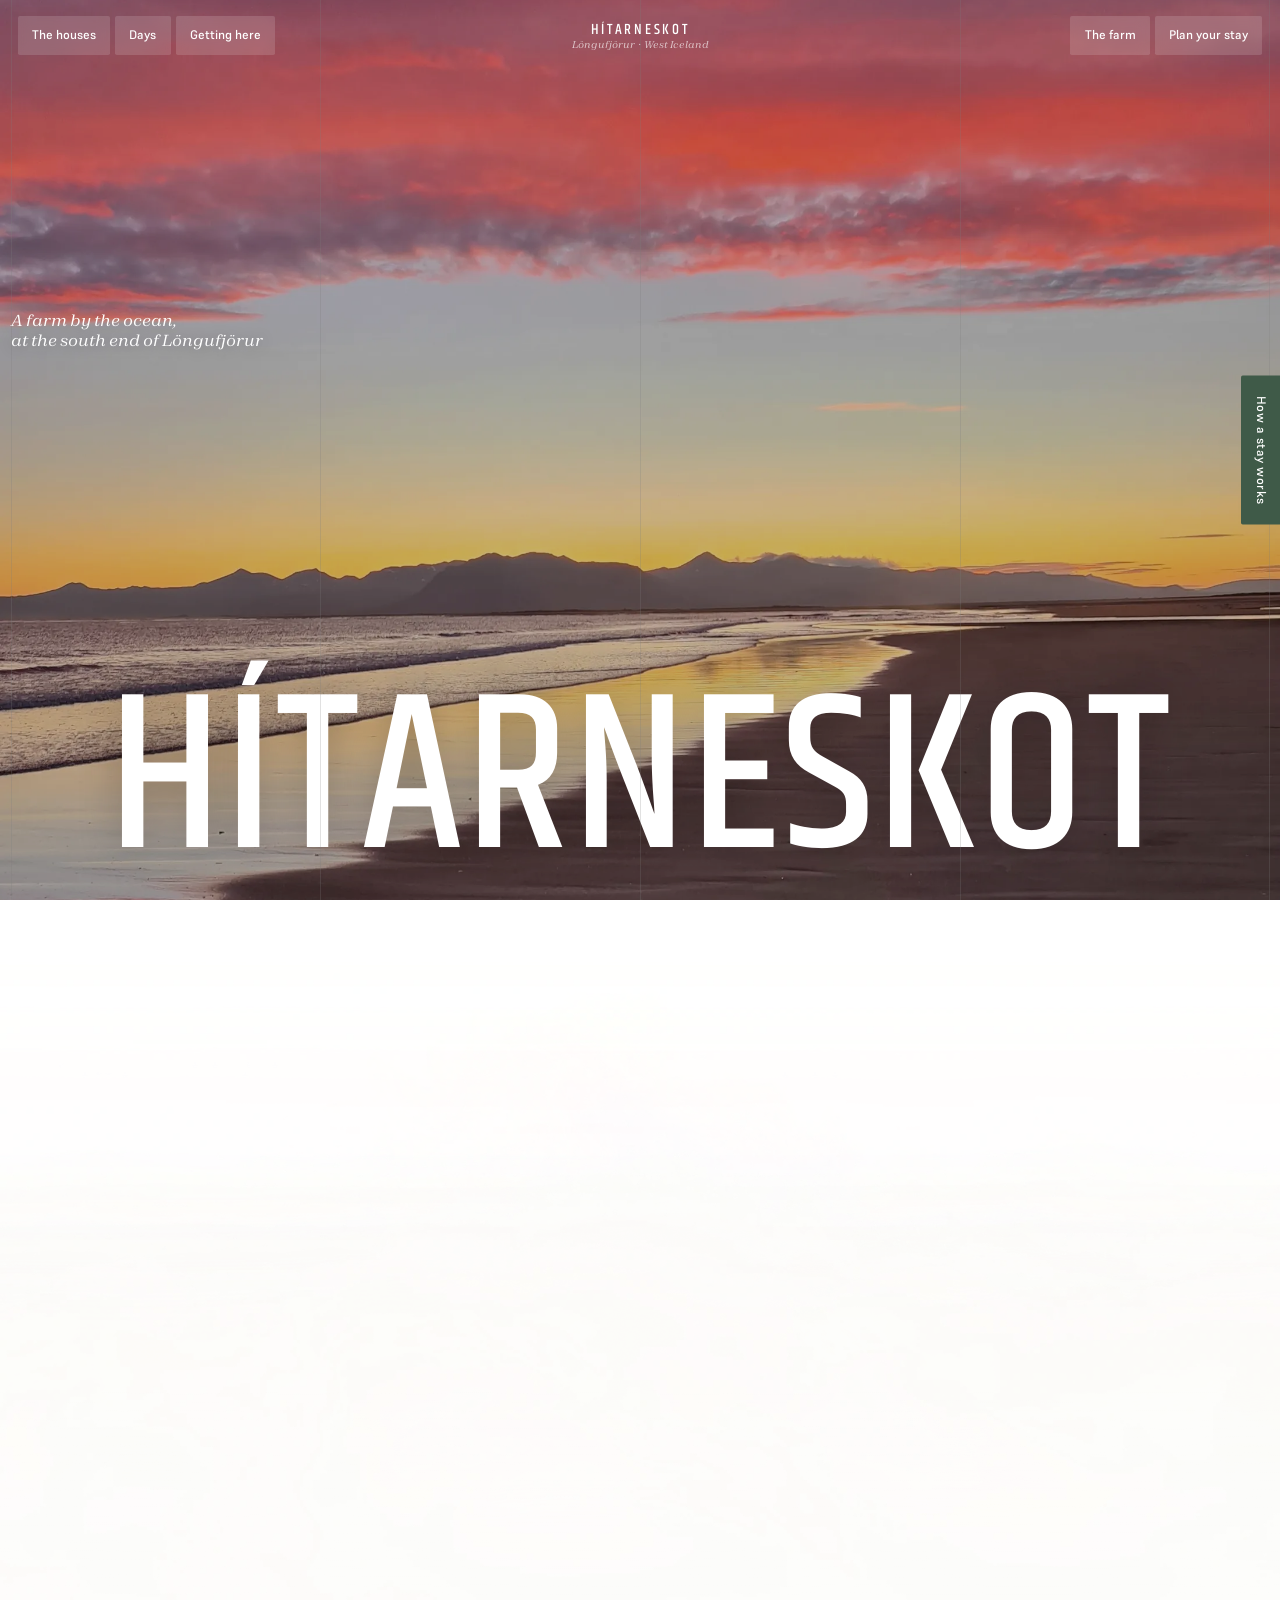
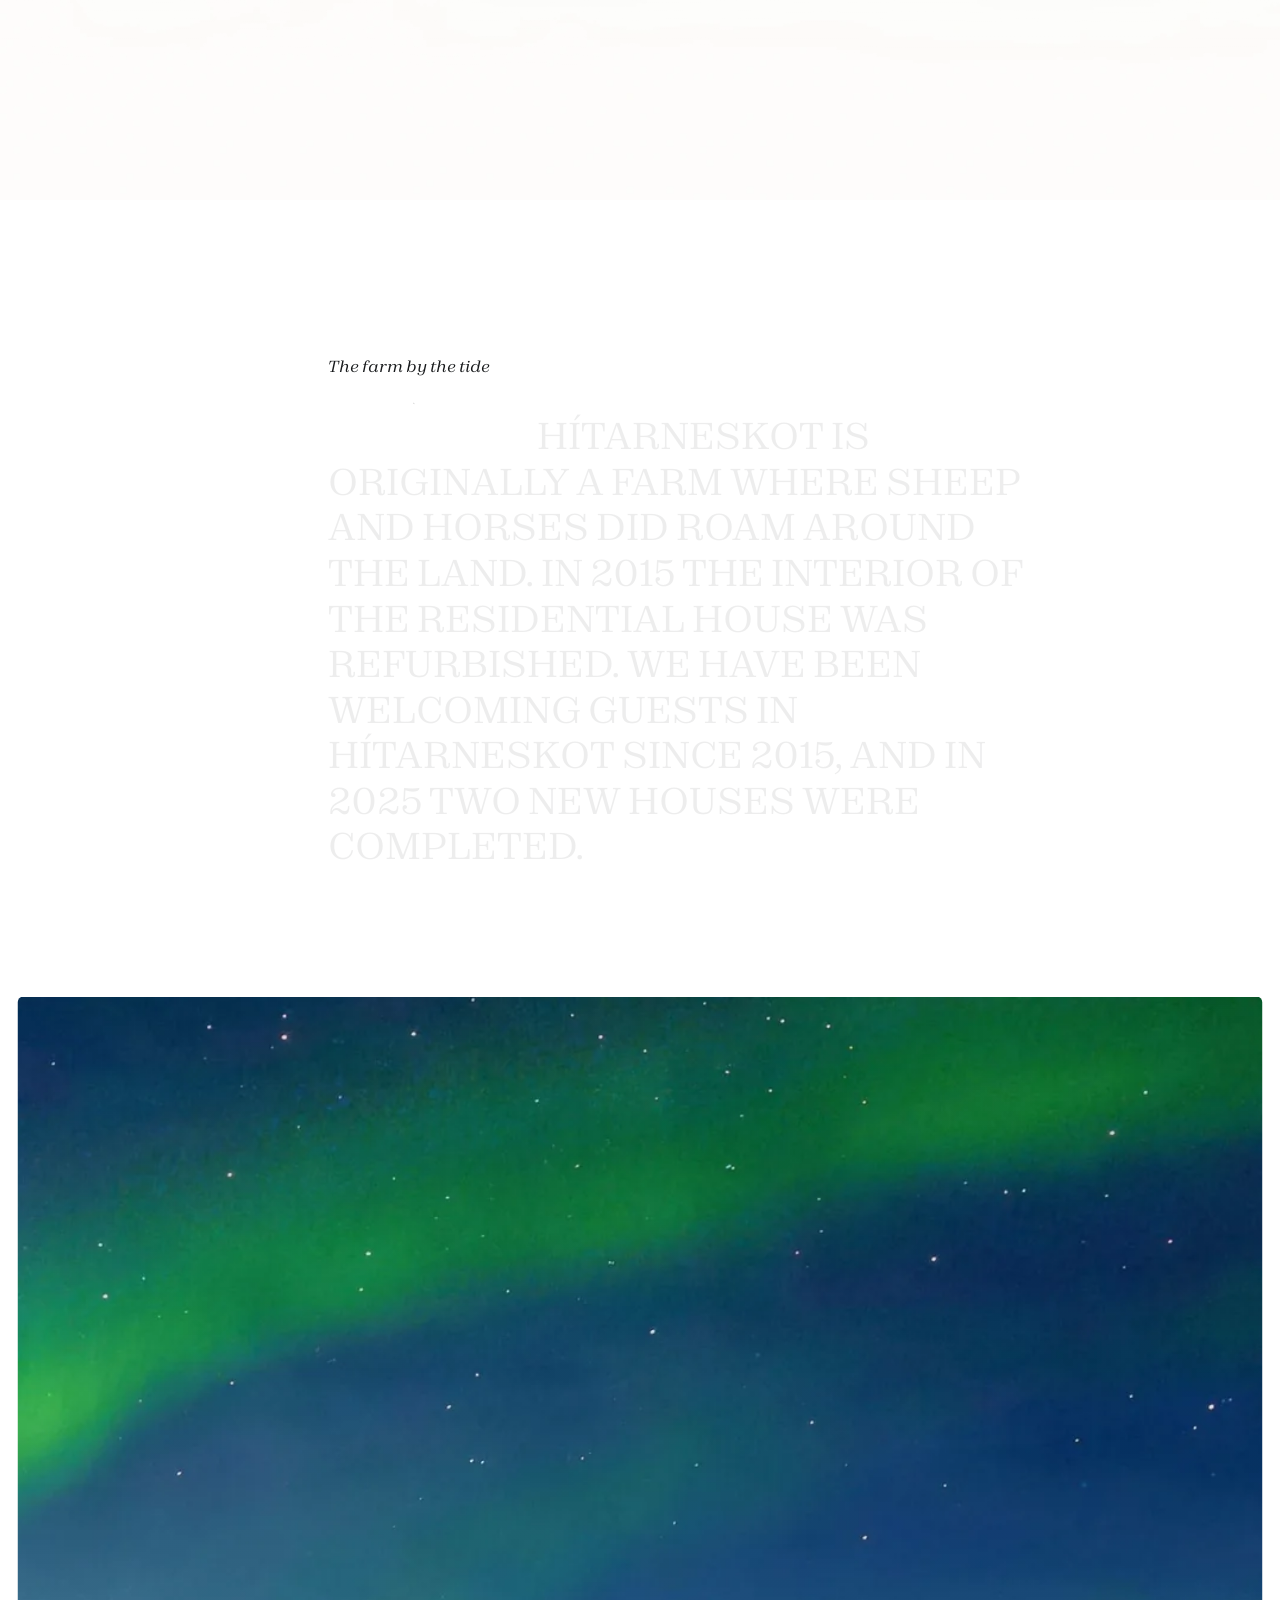
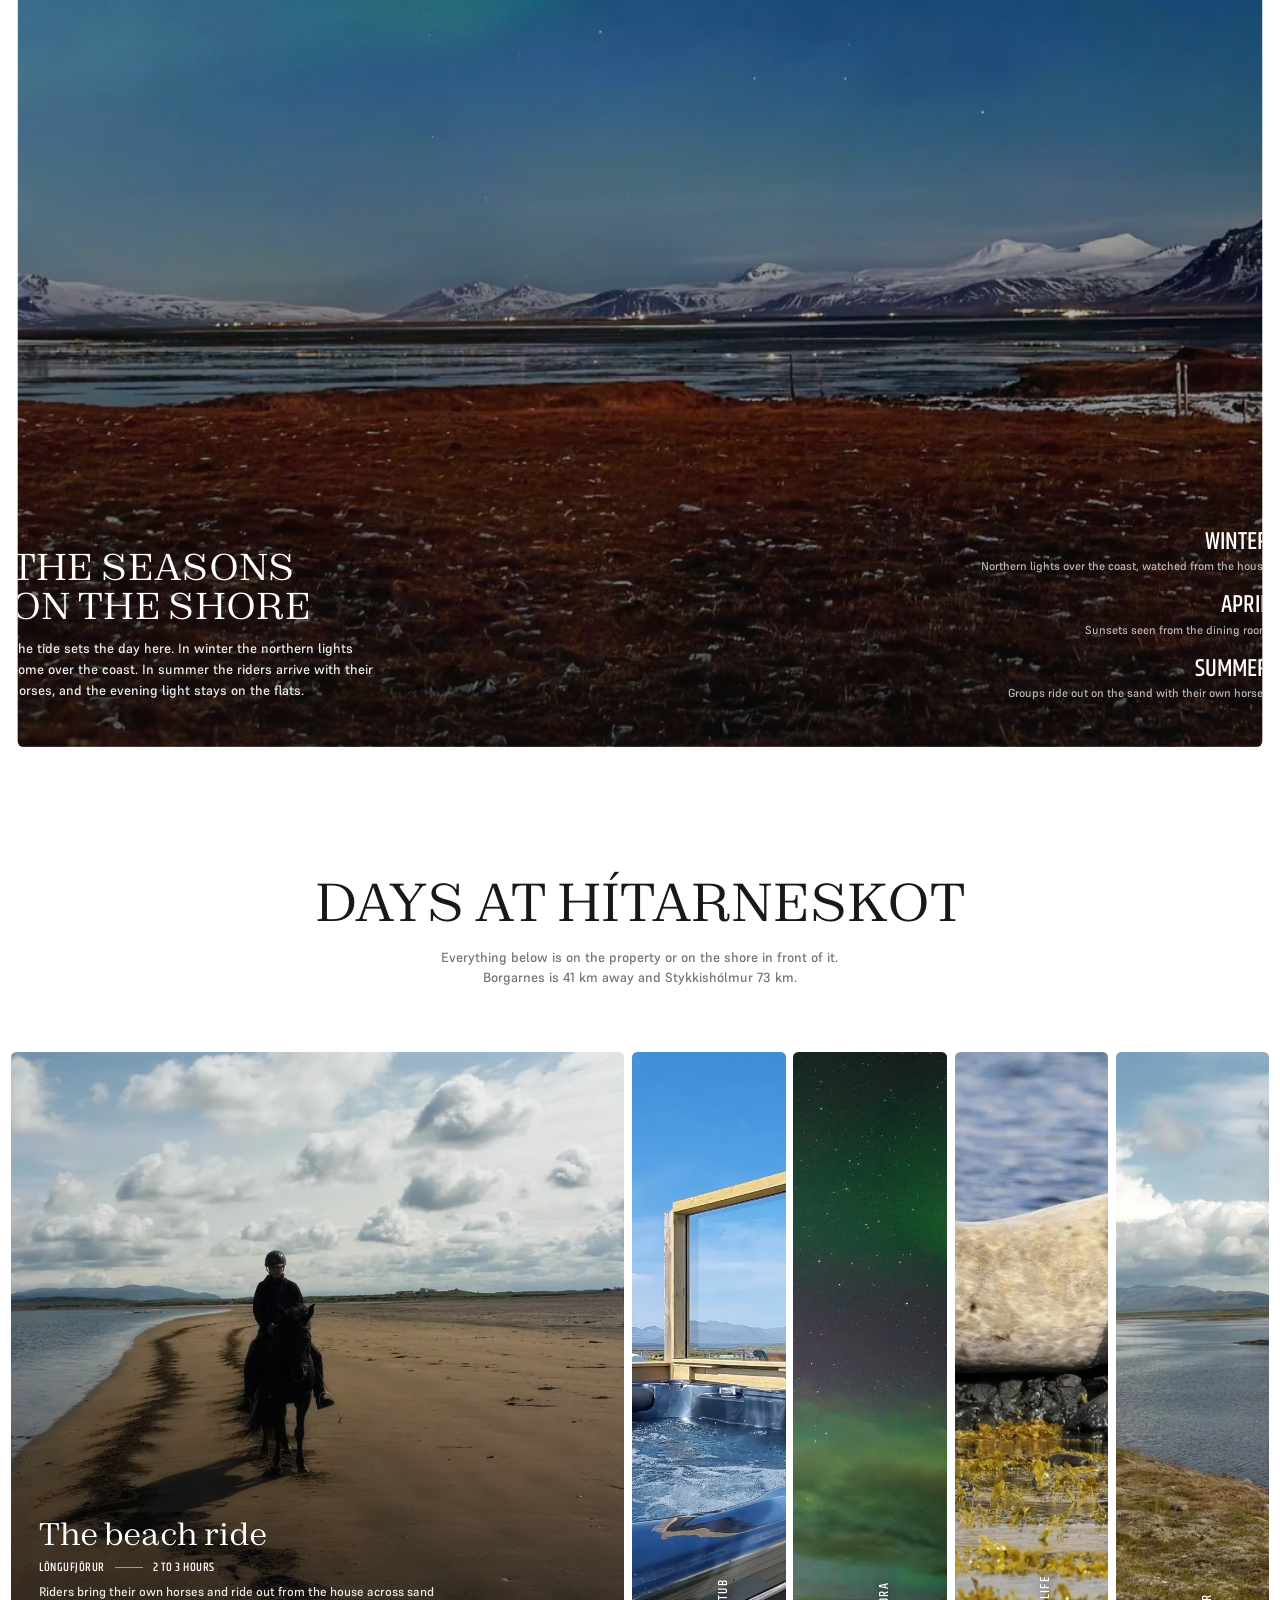
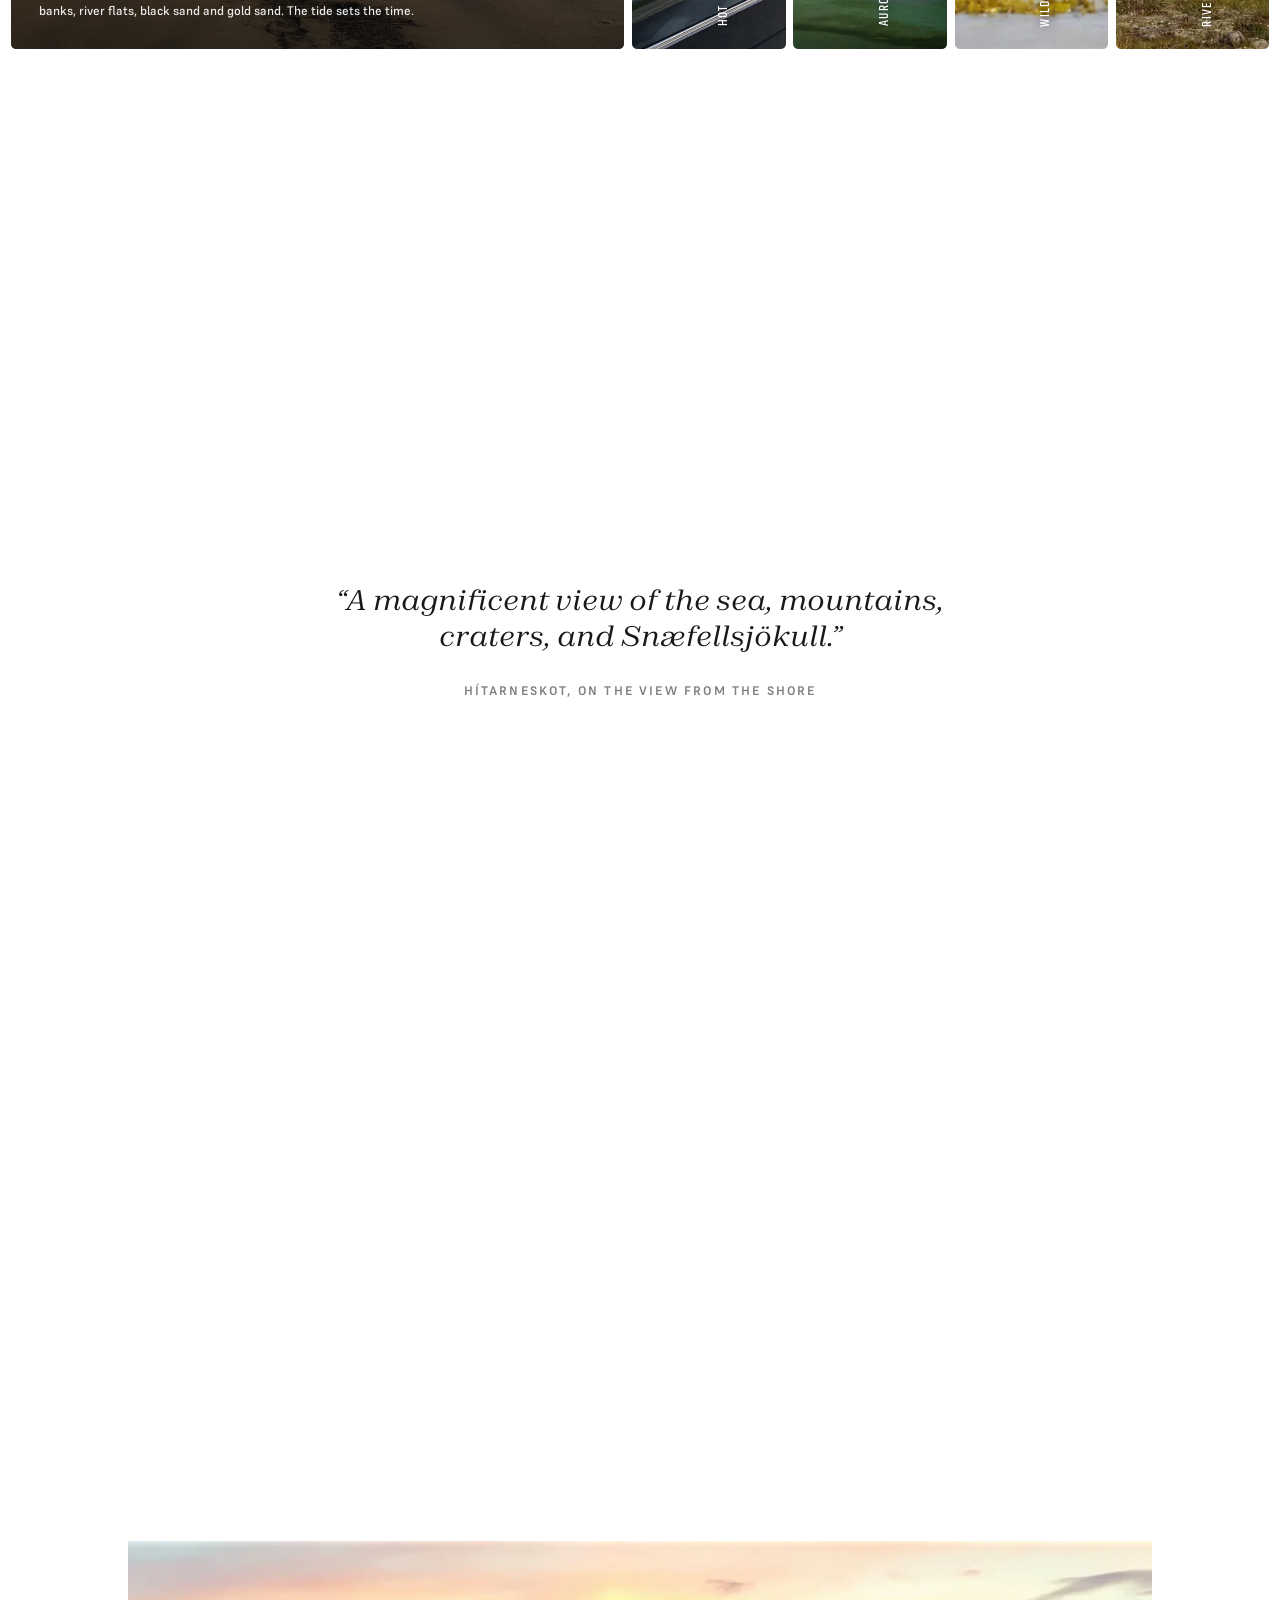
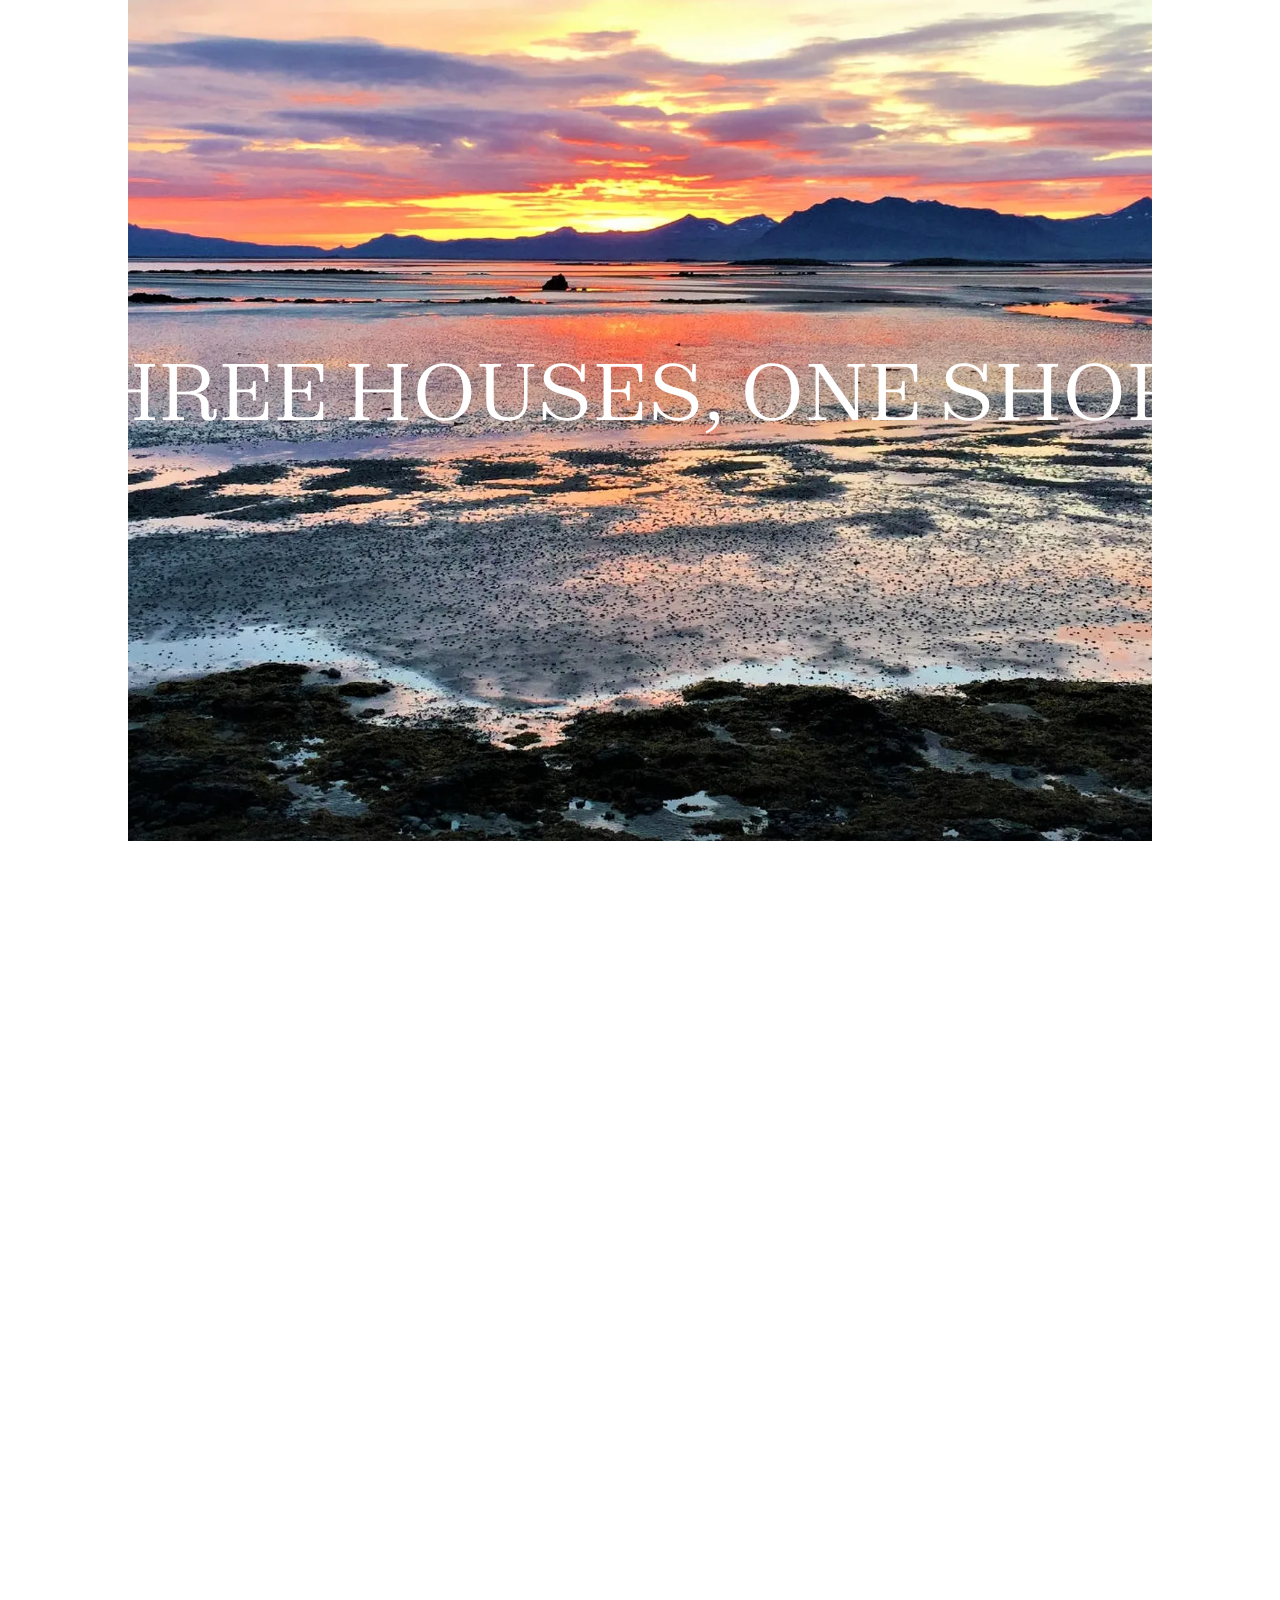
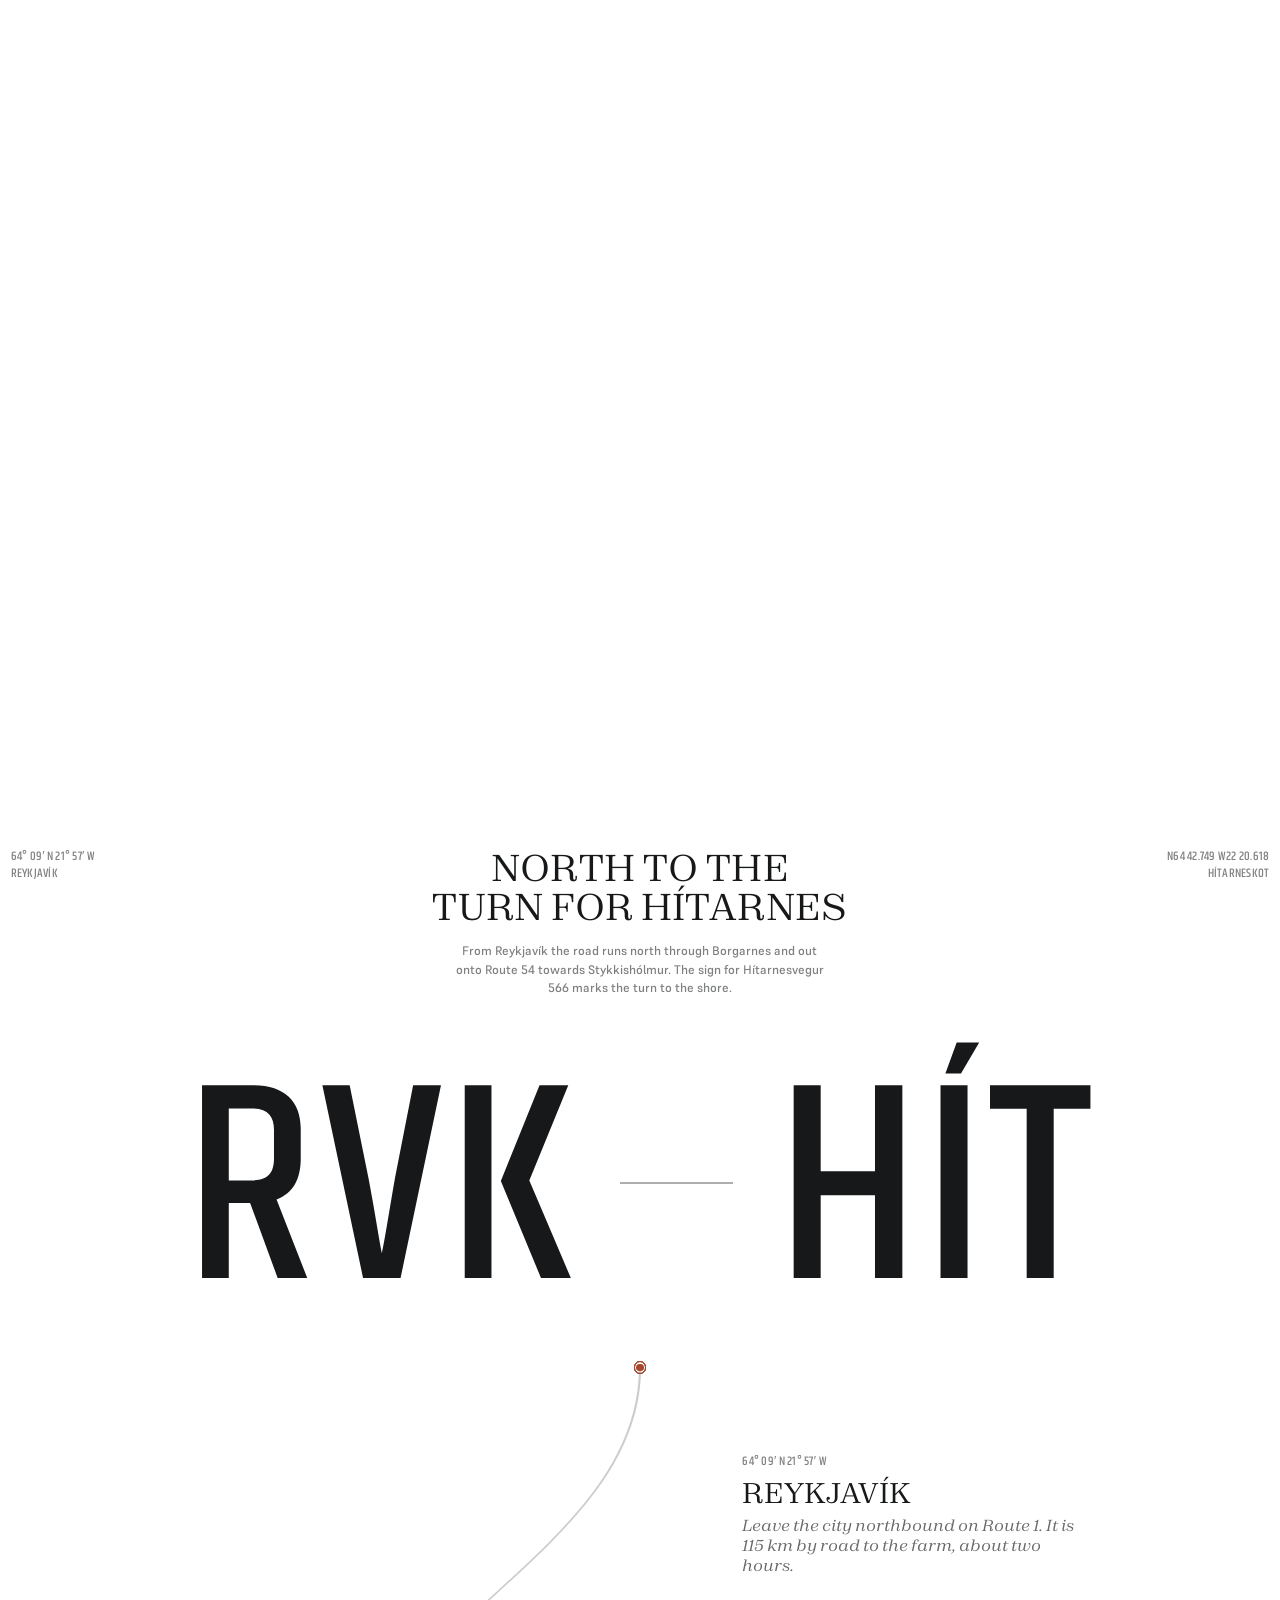
==== commit 5c3bbf27: "Deploy hitarneskot 2026-09-30 (noindex preview)" ====
--- a/index.html
+++ b/index.html
@@ -665,6 +665,6 @@
 <script src="assets/vendor/gsap.min.js"></script>
 <script src="assets/vendor/ScrollTrigger.min.js"></script>
 <script src="assets/vendor/lenis.min.js"></script>
-<script src="app.js?v=f1809c07"></script>
+<script src="app.js?v=131cc400"></script>
 </body>
 </html>
